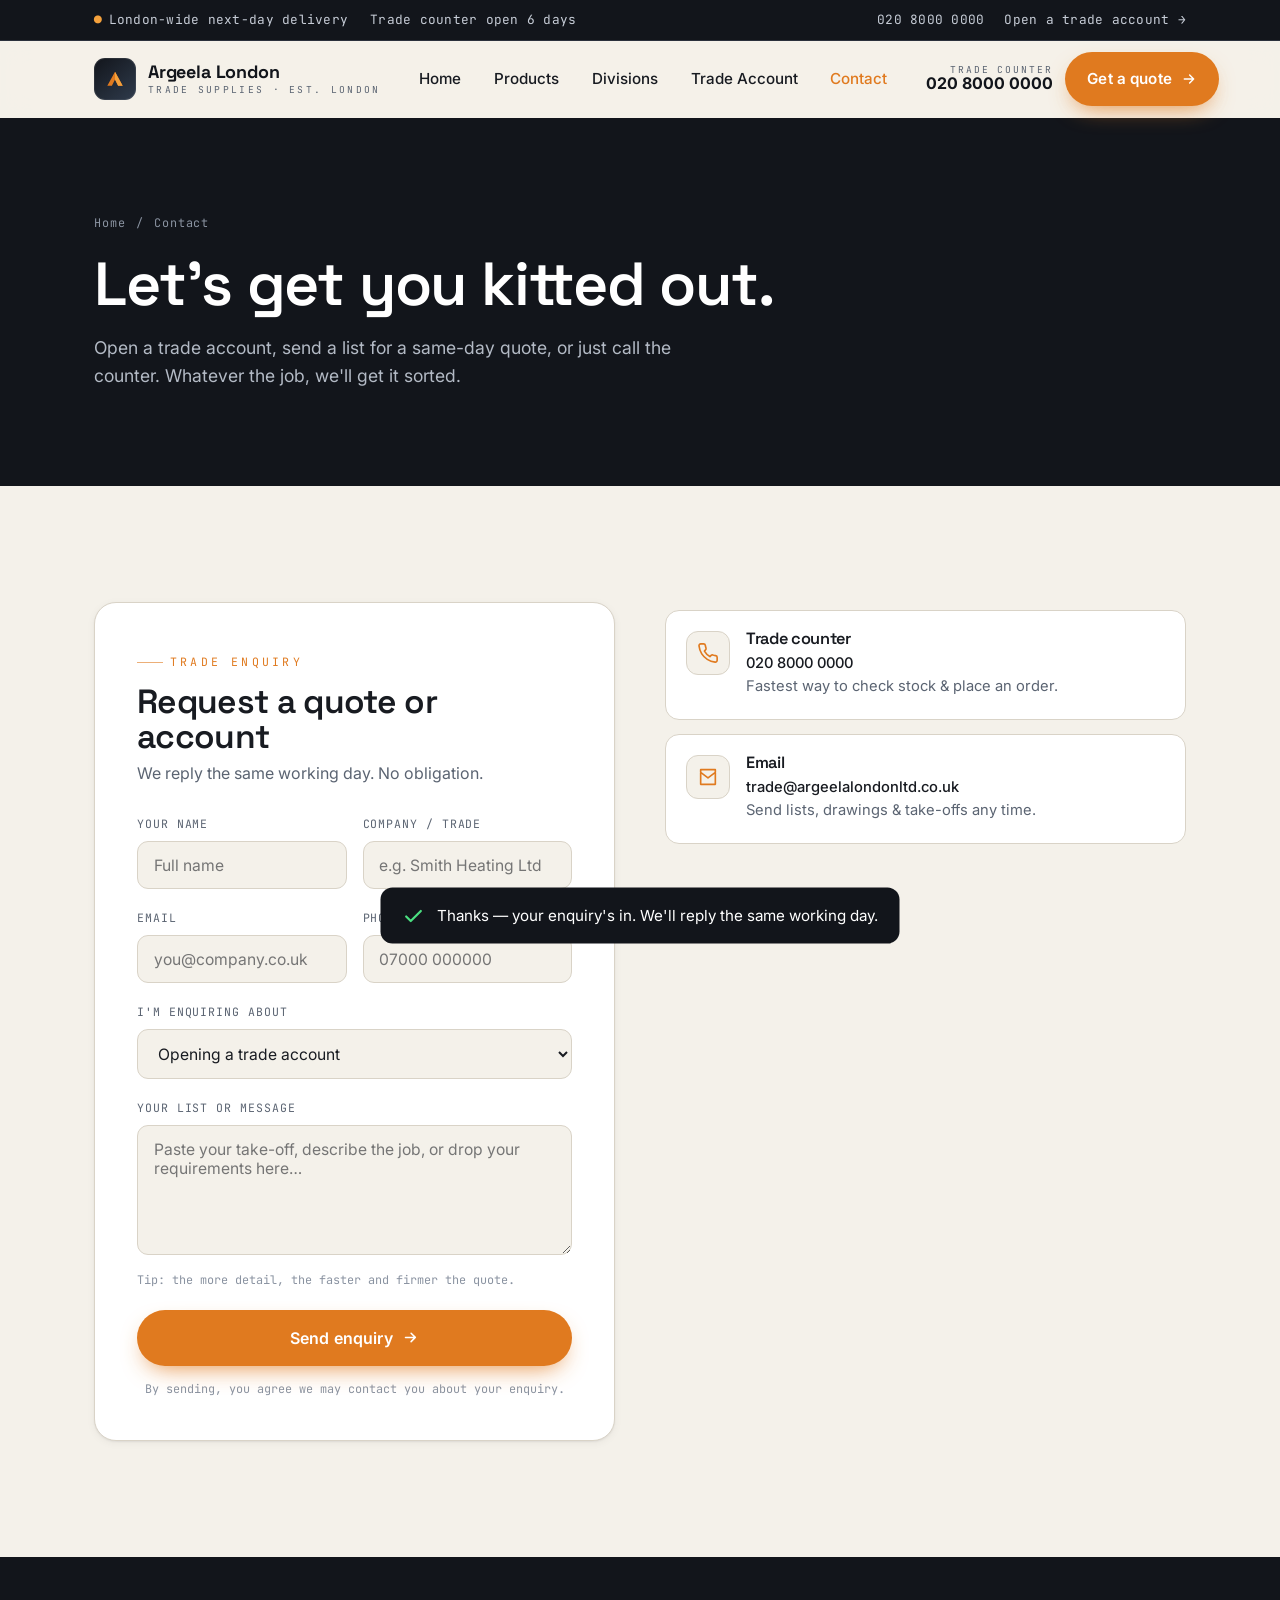
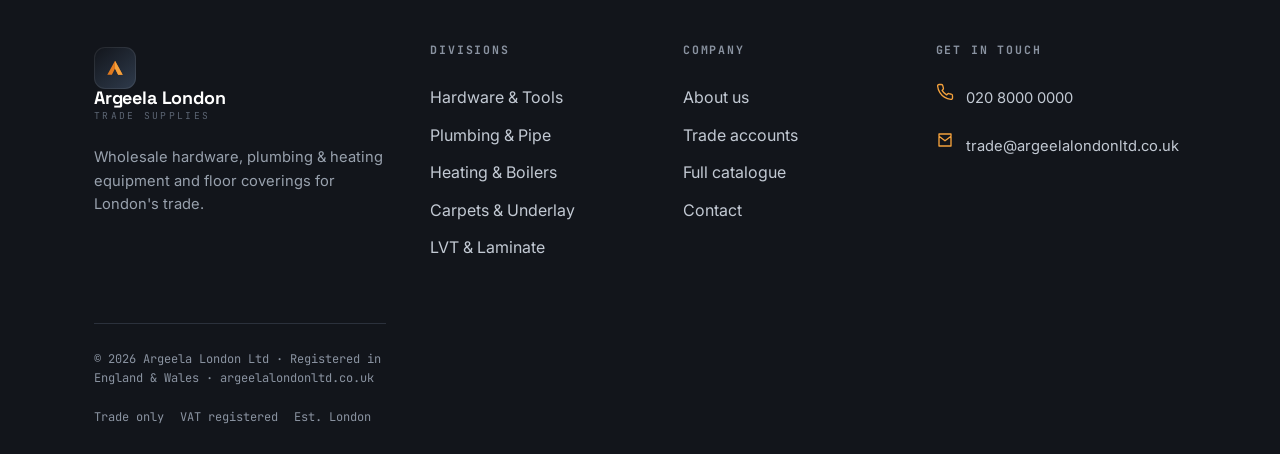
==== contact.html @ 360a09d1 "first commit Co-Authored-By: Claude Opus 4.8 <noreply@anthropic.com>" ====
<!DOCTYPE html>
<html lang="en-GB">
<head>
<script>document.documentElement.classList.add("js");</script>
<meta charset="utf-8">
<meta name="viewport" content="width=device-width, initial-scale=1">
<title>Contact &amp; Trade Accounts — Argeela London Ltd</title>
<meta name="description" content="Open a trade account, request a quote or reach the Argeela London trade counter. Next-day delivery across Greater London.">
<link rel="preconnect" href="https://fonts.googleapis.com">
<link rel="preconnect" href="https://fonts.gstatic.com" crossorigin>
<link href="https://fonts.googleapis.com/css2?family=Space+Grotesk:wght@400;500;600;700&family=Inter:wght@400;500;600&family=JetBrains+Mono:wght@400;500&display=swap" rel="stylesheet">
<link rel="stylesheet" href="assets/styles.css?v=4">
<link rel="icon" href="data:image/svg+xml,<svg xmlns='http://www.w3.org/2000/svg' viewBox='0 0 100 100'><rect width='100' height='100' rx='22' fill='%2312151b'/><path d='M50 22 78 74 62 74 50 50 38 74 22 74Z' fill='%23e07a1f'/></svg>">
</head>
<body>

<div class="topbar">
  <div class="wrap">
    <div class="tb-left">
      <span><span class="dot">●</span> London-wide next-day delivery</span>
      <span>Trade counter open 6 days</span>
    </div>
    <div class="tb-right">
      <a href="tel:+442080000000">020 8000 0000</a>
      <a href="contact.html">Open a trade account →</a>
    </div>
  </div>
</div>

<header class="site-header">
  <div class="wrap nav">
    <a class="logo" href="index.html">
      <span class="logo-mark"><svg viewBox="0 0 100 100" fill="none"><path d="M50 20 82 78 63 78 50 52 37 78 18 78Z" fill="#e07a1f"/><path d="M50 20 82 78 63 78 50 52Z" fill="#f4a13c"/></svg></span>
      <span class="logo-text"><b>Argeela London</b><span>Trade Supplies · Est. London</span></span>
    </a>
    <nav class="nav-links" aria-label="Primary">
      <a href="index.html">Home</a>
      <a href="products.html">Products</a>
      <a href="index.html#divisions">Divisions</a>
      <a href="index.html#trade">Trade Account</a>
      <a href="contact.html" class="active">Contact</a>
    </nav>
    <div class="nav-cta">
      <div class="nav-tel"><span>Trade counter</span><b>020 8000 0000</b></div>
      <a href="#form" class="btn btn-primary">Get a quote
        <svg viewBox="0 0 24 24" fill="none" stroke="currentColor" stroke-width="2.2"><path d="M5 12h14M13 6l6 6-6 6" stroke-linecap="round" stroke-linejoin="round"/></svg></a>
      <button class="menu-toggle" aria-label="Open menu"><svg viewBox="0 0 24 24" fill="none" stroke="currentColor" stroke-width="2"><path d="M4 7h16M4 12h16M4 17h16" stroke-linecap="round"/></svg></button>
    </div>
  </div>
</header>

<div class="mobile-nav">
  <div class="mn-top">
    <span class="logo-text"><b>Argeela London</b></span>
    <button class="mn-close" aria-label="Close menu"><svg viewBox="0 0 24 24" fill="none" stroke="currentColor" stroke-width="2"><path d="M6 6l12 12M18 6L6 18" stroke-linecap="round"/></svg></button>
  </div>
  <a href="index.html">Home</a>
  <a href="products.html">Products</a>
  <a href="index.html#divisions">Divisions</a>
  <a href="index.html#trade">Trade Account</a>
  <a href="contact.html">Contact</a>
  <div class="mn-foot">020 8000 0000 · trade@argeelalondonltd.co.uk</div>
</div>

<section class="page-head">
  <div class="hero-grid-bg"></div>
  <div class="hero-glow"></div>
  <div class="wrap">
    <div class="crumbs"><a href="index.html">Home</a> <span>/</span> <span>Contact</span></div>
    <h1 data-reveal>Let's get you kitted out.</h1>
    <p data-reveal data-reveal-delay="1">Open a trade account, send a list for a same-day quote, or just call the counter. Whatever the job, we'll get it sorted.</p>
  </div>
</section>

<section class="section" style="background:var(--paper)" id="form">
  <div class="wrap">
    <div class="contact-grid">

      <!-- FORM -->
      <div class="form-card" data-reveal>
        <span class="eyebrow">Trade enquiry</span>
        <h2 style="font-size:clamp(1.6rem,3vw,2.1rem);margin:14px 0 6px">Request a quote or account</h2>
        <p style="color:var(--muted);margin-bottom:28px">We reply the same working day. No obligation.</p>
        <form id="contact-form" novalidate>
          <div class="field-row">
            <div class="field">
              <label for="name">Your name</label>
              <input id="name" name="name" type="text" placeholder="Full name" required>
            </div>
            <div class="field">
              <label for="company">Company / trade</label>
              <input id="company" name="company" type="text" placeholder="e.g. Smith Heating Ltd">
            </div>
          </div>
          <div class="field-row">
            <div class="field">
              <label for="email">Email</label>
              <input id="email" name="email" type="email" placeholder="you@company.co.uk" required>
            </div>
            <div class="field">
              <label for="phone">Phone</label>
              <input id="phone" name="phone" type="tel" placeholder="07000 000000">
            </div>
          </div>
          <div class="field">
            <label for="enquiry">I'm enquiring about</label>
            <select id="enquiry" name="enquiry">
              <option>Opening a trade account</option>
              <option>Building, plumbing &amp; heating supplies</option>
              <option>Carpets &amp; floor coverings</option>
              <option>A priced quote for a project</option>
              <option>Delivery &amp; collection</option>
              <option>Something else</option>
            </select>
          </div>
          <div class="field">
            <label for="message">Your list or message</label>
            <textarea id="message" name="message" placeholder="Paste your take-off, describe the job, or drop your requirements here…"></textarea>
            <p class="form-note">Tip: the more detail, the faster and firmer the quote.</p>
          </div>
          <button type="submit" class="btn btn-primary btn-lg" style="width:100%;justify-content:center">Send enquiry
            <svg viewBox="0 0 24 24" fill="none" stroke="currentColor" stroke-width="2.2"><path d="M5 12h14M13 6l6 6-6 6" stroke-linecap="round" stroke-linejoin="round"/></svg></button>
          <p class="form-note" style="text-align:center;margin-top:14px">By sending, you agree we may contact you about your enquiry.</p>
        </form>
      </div>

      <!-- INFO -->
      <div>
        <div class="info-block">
          <div class="info-item" data-reveal>
            <span class="ii-ico"><svg viewBox="0 0 24 24" fill="none" stroke="currentColor" stroke-width="1.8"><path d="M22 16.9v3a2 2 0 0 1-2.2 2 19.8 19.8 0 0 1-8.6-3 19.5 19.5 0 0 1-6-6 19.8 19.8 0 0 1-3-8.6A2 2 0 0 1 4.1 2h3a2 2 0 0 1 2 1.7c.1 1 .4 1.9.7 2.8a2 2 0 0 1-.5 2.1L8.1 9.9a16 16 0 0 0 6 6l1.3-1.3a2 2 0 0 1 2.1-.4c.9.3 1.8.6 2.8.7a2 2 0 0 1 1.7 2z" stroke-linecap="round" stroke-linejoin="round"/></svg></span>
            <div><h4>Trade counter</h4><p><a href="tel:+442080000000">020 8000 0000</a><br>Fastest way to check stock &amp; place an order.</p></div>
          </div>
          <div class="info-item" data-reveal data-reveal-delay="1">
            <span class="ii-ico"><svg viewBox="0 0 24 24" fill="none" stroke="currentColor" stroke-width="1.8"><path d="M4 4h16v16H4zM4 7l8 6 8-6" stroke-linecap="round" stroke-linejoin="round"/></svg></span>
            <div><h4>Email</h4><p><a href="mailto:trade@argeelalondonltd.co.uk">trade@argeelalondonltd.co.uk</a><br>Send lists, drawings &amp; take-offs any time.</p></div>
          </div>
          <div class="info-item" data-reveal data-reveal-delay="2">
            <span class="ii-ico"><svg viewBox="0 0 24 24" fill="none" stroke="currentColor" stroke-width="1.8"><path d="M21 10c0 6-9 12-9 12s-9-6-9-12a9 9 0 0 1 18 0Z"/><circle cx="12" cy="10" r="3"/></svg></span>
            <div><h4>Depot &amp; collection</h4><p>Trade Counter &amp; Depot<br>London · argeelalondonltd.co.uk</p></div>
          </div>
        </div>

        <div class="hours" data-reveal data-reveal-delay="1">
          <h4>Opening hours</h4>
          <div class="h-row"><span>Monday – Friday</span><span>7:00 – 17:30</span></div>
          <div class="h-row"><span>Saturday</span><span>8:00 – 13:00</span></div>
          <div class="h-row closed"><span>Sunday</span><span>Closed</span></div>
          <div class="h-row"><span>Delivery cut-off</span><span>4:00pm for next day</span></div>
        </div>
      </div>

    </div>
  </div>
</section>

<footer class="footer">
  <div class="wrap">
    <div class="f-brand">
      <a class="logo" href="index.html">
        <span class="logo-mark"><svg viewBox="0 0 100 100" fill="none"><path d="M50 20 82 78 63 78 50 52 37 78 18 78Z" fill="#e07a1f"/><path d="M50 20 82 78 63 78 50 52Z" fill="#f4a13c"/></svg></span>
        <span class="logo-text"><b>Argeela London</b><span>Trade Supplies</span></span>
      </a>
      <p class="f-about">Wholesale hardware, plumbing &amp; heating equipment and floor coverings for London's trade.</p>
    </div>
    <div>
      <h5>Divisions</h5>
      <a href="products.html#building">Hardware &amp; Tools</a>
      <a href="products.html#building">Plumbing &amp; Pipe</a>
      <a href="products.html#building">Heating &amp; Boilers</a>
      <a href="products.html#flooring">Carpets &amp; Underlay</a>
      <a href="products.html#flooring">LVT &amp; Laminate</a>
    </div>
    <div>
      <h5>Company</h5>
      <a href="index.html#divisions">About us</a>
      <a href="index.html#trade">Trade accounts</a>
      <a href="products.html">Full catalogue</a>
      <a href="contact.html">Contact</a>
    </div>
    <div>
      <h5>Get in touch</h5>
      <div class="f-contact">
        <div><svg viewBox="0 0 24 24" fill="none" stroke="currentColor" stroke-width="1.8"><path d="M22 16.9v3a2 2 0 0 1-2.2 2 19.8 19.8 0 0 1-8.6-3 19.5 19.5 0 0 1-6-6 19.8 19.8 0 0 1-3-8.6A2 2 0 0 1 4.1 2h3a2 2 0 0 1 2 1.7c.1 1 .4 1.9.7 2.8a2 2 0 0 1-.5 2.1L8.1 9.9a16 16 0 0 0 6 6l1.3-1.3a2 2 0 0 1 2.1-.4c.9.3 1.8.6 2.8.7a2 2 0 0 1 1.7 2z" stroke-linecap="round" stroke-linejoin="round"/></svg><a href="tel:+442080000000">020 8000 0000</a></div>
        <div><svg viewBox="0 0 24 24" fill="none" stroke="currentColor" stroke-width="1.8"><path d="M4 4h16v16H4zM4 7l8 6 8-6" stroke-linecap="round" stroke-linejoin="round"/></svg><a href="mailto:trade@argeelalondonltd.co.uk">trade@argeelalondonltd.co.uk</a></div>
      </div>
    </div>
  </div>
  <div class="wrap">
    <div class="f-bottom">
      <span>© <span id="year">2026</span> Argeela London Ltd · Registered in England &amp; Wales · argeelalondonltd.co.uk</span>
      <div class="f-badges"><span>Trade only</span><span>VAT registered</span><span>Est. London</span></div>
    </div>
  </div>
</footer>

<!-- toast -->
<div class="toast" id="toast">
  <svg viewBox="0 0 24 24" fill="none" stroke="currentColor" stroke-width="2.4"><path d="M20 7 9 18l-5-5" stroke-linecap="round" stroke-linejoin="round"/></svg>
  Thanks — your enquiry's in. We'll reply the same working day.
</div>

<script src="assets/app.js?v=3"></script>
</body>
</html>
---- assets/styles.css ----
/* =================================================================
   ARGEELA LONDON LTD — Trade merchant design system
   Building supplies · Plumbing & Heating · Flooring & Interiors
   ================================================================= */

/* ---------- Design tokens ---------- */
:root{
  /* Core palette */
  --ink:#12151b;          /* near-black graphite */
  --ink-2:#1b1f27;        /* raised graphite */
  --ink-3:#262b35;        /* lines on dark */
  --paper:#f4f1ea;        /* warm paper */
  --paper-2:#ece8de;      /* deeper paper */
  --card:#ffffff;
  --steel:#2f3b4c;        /* steel blue-grey */

  /* Accents */
  --amber:#e07a1f;        /* molten copper/amber — trade */
  --amber-2:#f4a13c;      /* lifted amber */
  --amber-soft:#fbe7cf;
  --brass:#c9a24b;        /* flooring / craft warmth */
  --teal:#2f6f6a;         /* plumbing / water */

  /* Ink-on-paper text */
  --text:#181b21;
  --muted:#5b6472;
  --muted-2:#8a93a1;
  --hair:#d9d3c7;         /* hairline on paper */
  --hair-dark:#2b313c;    /* hairline on ink */

  --maxw:1220px;
  --gutter:clamp(20px,5vw,64px);
  --radius:14px;
  --radius-lg:22px;

  --shadow-sm:0 1px 2px rgba(18,21,27,.06), 0 2px 8px rgba(18,21,27,.05);
  --shadow-md:0 12px 30px -12px rgba(18,21,27,.28);
  --shadow-lg:0 40px 80px -30px rgba(18,21,27,.45);

  --ease:cubic-bezier(.2,.7,.2,1);
  --font-display:"Space Grotesk",-apple-system,BlinkMacSystemFont,"Segoe UI",sans-serif;
  --font-body:"Inter",-apple-system,BlinkMacSystemFont,"Segoe UI",sans-serif;
  --font-mono:"JetBrains Mono",ui-monospace,SFMono-Regular,Menlo,monospace;
}

/* ---------- Reset-ish ---------- */
*{box-sizing:border-box}
html{scroll-behavior:smooth;-webkit-text-size-adjust:100%}
body{
  margin:0;
  font-family:var(--font-body);
  color:var(--text);
  background:var(--paper);
  line-height:1.6;
  -webkit-font-smoothing:antialiased;
  overflow-x:hidden;
}
img{max-width:100%;display:block}
a{color:inherit;text-decoration:none}
button{font-family:inherit;cursor:pointer}
h1,h2,h3,h4{font-family:var(--font-display);font-weight:600;line-height:1.04;letter-spacing:-.02em;margin:0}
p{margin:0}
ul{margin:0;padding:0;list-style:none}
::selection{background:var(--amber);color:#fff}

/* ---------- Layout helpers ---------- */
.wrap{max-width:var(--maxw);margin:0 auto;padding-inline:var(--gutter)}
.eyebrow{
  font-family:var(--font-mono);
  font-size:.72rem;
  letter-spacing:.28em;
  text-transform:uppercase;
  color:var(--amber);
  display:inline-flex;align-items:center;gap:.6em;
}
.eyebrow::before{content:"";width:26px;height:1px;background:currentColor;opacity:.6}
.section{padding-block:clamp(64px,9vw,120px)}
.section-head{max-width:640px;margin-bottom:clamp(36px,5vw,56px)}
.section-head h2{
  font-size:clamp(2rem,4.6vw,3.3rem);
  margin-top:18px;
}
.section-head p{color:var(--muted);font-size:1.05rem;margin-top:18px}

/* ---------- Buttons ---------- */
.btn{
  display:inline-flex;align-items:center;gap:.6em;white-space:nowrap;
  padding:.9em 1.4em;border-radius:100px;
  font-weight:600;font-size:.95rem;letter-spacing:.01em;
  border:1px solid transparent;
  transition:transform .35s var(--ease),background .3s,color .3s,border-color .3s,box-shadow .3s;
  will-change:transform;
}
.btn svg{width:1.05em;height:1.05em;transition:transform .35s var(--ease)}
.btn:hover{transform:translateY(-2px)}
.btn-primary{background:var(--amber);color:#fff;box-shadow:0 10px 24px -10px rgba(224,122,31,.9)}
.btn-primary:hover{background:#cf6d15}
.btn-primary:hover svg{transform:translateX(4px)}
.btn-ghost{border-color:var(--hair);color:var(--text);background:transparent}
.btn-ghost:hover{border-color:var(--ink);background:var(--ink);color:#fff}
.btn-dark{background:var(--ink);color:#fff}
.btn-dark:hover{background:#000}
.btn-light{background:#fff;color:var(--ink)}
.btn-light:hover{background:var(--paper)}
.btn-lg{padding:1.05em 1.7em;font-size:1rem}

/* =================================================================
   HEADER / NAV
   ================================================================= */
.topbar{
  background:var(--ink);color:#c7cdd7;
  font-size:.8rem;font-family:var(--font-mono);letter-spacing:.02em;
  border-bottom:1px solid var(--hair-dark);
}
.topbar .wrap{display:flex;justify-content:space-between;align-items:center;gap:20px;min-height:40px;flex-wrap:wrap}
.topbar a{color:#c7cdd7;transition:color .2s}
.topbar a:hover{color:#fff}
.topbar .tb-left{display:flex;gap:22px;flex-wrap:wrap}
.topbar .tb-left span{display:inline-flex;align-items:center;gap:.5em}
.topbar .dot{color:var(--amber-2)}
.topbar .tb-right{display:flex;gap:20px}

.site-header{
  position:sticky;top:0;z-index:60;
  background:rgba(244,241,234,.82);
  backdrop-filter:saturate(160%) blur(14px);
  border-bottom:1px solid transparent;
  transition:background .35s,border-color .35s,box-shadow .35s;
}
.site-header.scrolled{background:rgba(244,241,234,.95);border-color:var(--hair);box-shadow:var(--shadow-sm)}
.nav{display:flex;align-items:center;justify-content:space-between;gap:24px;min-height:76px}

/* Logo */
.logo{display:flex;align-items:center;gap:12px;flex-shrink:0}
.logo-mark{
  width:42px;height:42px;border-radius:11px;flex-shrink:0;
  background:linear-gradient(140deg,var(--ink),var(--steel));
  display:grid;place-items:center;position:relative;overflow:hidden;
  box-shadow:inset 0 0 0 1px rgba(255,255,255,.08);
}
.logo-mark svg{width:24px;height:24px}
.logo-text{display:flex;flex-direction:column;line-height:1}
.logo-text b{font-family:var(--font-display);font-size:1.12rem;letter-spacing:-.01em;color:var(--ink)}
.logo-text span{font-family:var(--font-mono);font-size:.6rem;letter-spacing:.24em;text-transform:uppercase;color:var(--muted);margin-top:4px}

.nav-links{display:flex;align-items:center;gap:4px}
.nav-links a{
  padding:.6em .95em;border-radius:9px;font-weight:500;font-size:.95rem;color:var(--text);
  position:relative;transition:color .2s,background .2s;white-space:nowrap;
}
.nav-links a:hover{background:rgba(18,21,27,.05)}
.nav-links a.active{color:var(--amber)}
.nav-cta{display:flex;align-items:center;gap:12px}
.nav-tel{display:flex;flex-direction:column;text-align:right;line-height:1.1}
.nav-tel span{font-family:var(--font-mono);font-size:.6rem;letter-spacing:.2em;text-transform:uppercase;color:var(--muted)}
.nav-tel b{font-size:1rem;color:var(--ink);white-space:nowrap}
@media (max-width:1180px){.nav-tel{display:none}}
@media (max-width:1040px){.nav-links a{padding:.6em .7em;font-size:.9rem}}

.menu-toggle{display:none;background:none;border:1px solid var(--hair);border-radius:10px;width:44px;height:44px;place-items:center}
.menu-toggle svg{width:22px;height:22px}

/* Mobile nav */
.mobile-nav{
  position:fixed;inset:0;z-index:70;background:var(--ink);color:#fff;
  transform:translateX(100%);transition:transform .45s var(--ease);
  display:flex;flex-direction:column;padding:24px var(--gutter) 40px;
}
.mobile-nav.open{transform:translateX(0)}
.mobile-nav .mn-top{display:flex;justify-content:space-between;align-items:center;margin-bottom:40px}
.mobile-nav .mn-top .logo-text b{color:#fff}
.mobile-nav a{font-family:var(--font-display);font-size:2rem;padding:.35em 0;border-bottom:1px solid var(--hair-dark);letter-spacing:-.02em}
.mn-close{background:none;border:1px solid var(--hair-dark);border-radius:10px;width:46px;height:46px;color:#fff;display:grid;place-items:center}
.mn-close svg{width:24px;height:24px}
.mn-foot{margin-top:auto;padding-top:30px;font-family:var(--font-mono);font-size:.8rem;color:var(--muted-2)}

/* =================================================================
   HERO
   ================================================================= */
.hero{position:relative;background:var(--ink);color:#fff;overflow:hidden;isolation:isolate}
.hero-grid-bg{
  position:absolute;inset:0;z-index:-2;
  background-image:
    linear-gradient(rgba(255,255,255,.035) 1px,transparent 1px),
    linear-gradient(90deg,rgba(255,255,255,.035) 1px,transparent 1px);
  background-size:56px 56px;
  mask-image:radial-gradient(ellipse 90% 80% at 70% 20%,#000 30%,transparent 80%);
}
.hero-glow{
  position:absolute;z-index:-1;width:60vw;height:60vw;max-width:760px;max-height:760px;
  right:-10%;top:-20%;border-radius:50%;
  background:radial-gradient(circle,rgba(224,122,31,.32),transparent 62%);
  filter:blur(30px);
}
.hero-glow.two{left:-15%;bottom:-30%;top:auto;right:auto;
  background:radial-gradient(circle,rgba(47,111,106,.28),transparent 62%);}
.hero .wrap{position:relative;padding-block:clamp(70px,11vw,130px)}
.hero-inner{display:grid;grid-template-columns:1.1fr .9fr;gap:56px;align-items:center}

.hero-badge{
  display:inline-flex;align-items:center;gap:10px;padding:7px 14px 7px 8px;border-radius:100px;
  background:rgba(255,255,255,.05);border:1px solid var(--hair-dark);
  font-family:var(--font-mono);font-size:.72rem;letter-spacing:.06em;color:#cdd3dd;margin-bottom:26px;
}
.hero-badge .pill{background:var(--amber);color:#fff;padding:3px 9px;border-radius:100px;font-weight:700;letter-spacing:.04em}
.hero h1{
  font-size:clamp(2.6rem,6.2vw,5rem);font-weight:600;
  letter-spacing:-.03em;line-height:.98;
}
.hero h1 .stroke{
  -webkit-text-stroke:1.4px rgba(255,255,255,.7);color:transparent;
}
.hero h1 em{font-style:normal;color:var(--amber-2)}
.hero-lead{font-size:1.15rem;color:#b9c0cb;max-width:34ch;margin-top:26px}
.hero-actions{display:flex;gap:14px;margin-top:34px;flex-wrap:wrap}
.hero-trust{display:flex;gap:28px;margin-top:44px;flex-wrap:wrap}
.hero-trust .ht{display:flex;flex-direction:column}
.hero-trust .ht b{font-family:var(--font-display);font-size:1.7rem;color:#fff;letter-spacing:-.02em}
.hero-trust .ht span{font-family:var(--font-mono);font-size:.68rem;letter-spacing:.14em;text-transform:uppercase;color:var(--muted-2);margin-top:4px}

/* Hero card — trade counter ticket */
.hero-card{
  background:linear-gradient(180deg,var(--ink-2),#15181f);
  border:1px solid var(--hair-dark);border-radius:var(--radius-lg);
  padding:8px;box-shadow:var(--shadow-lg);position:relative;
}
.hero-card .hc-head{
  display:flex;justify-content:space-between;align-items:center;
  padding:14px 16px;font-family:var(--font-mono);font-size:.72rem;color:var(--muted-2);
  letter-spacing:.08em;text-transform:uppercase;
}
.hero-card .hc-head .live{display:inline-flex;align-items:center;gap:7px;color:#7fd4a0}
.hero-card .hc-head .live i{width:7px;height:7px;border-radius:50%;background:#4ade80;box-shadow:0 0 0 0 rgba(74,222,128,.7);animation:pulse 2s infinite}
@keyframes pulse{0%{box-shadow:0 0 0 0 rgba(74,222,128,.6)}70%{box-shadow:0 0 0 8px rgba(74,222,128,0)}100%{box-shadow:0 0 0 0 rgba(74,222,128,0)}}
.hc-rows{background:#0e1116;border-radius:14px;overflow:hidden}
.hc-row{display:grid;grid-template-columns:auto 1fr auto;gap:14px;align-items:center;
  padding:15px 16px;border-bottom:1px solid rgba(255,255,255,.05)}
.hc-row:last-child{border-bottom:0}
.hc-ico{width:40px;height:40px;border-radius:10px;display:grid;place-items:center;flex-shrink:0}
.hc-ico svg{width:20px;height:20px}
.hc-ico.a{background:rgba(224,122,31,.14);color:var(--amber-2)}
.hc-ico.b{background:rgba(47,111,106,.18);color:#5bb3ac}
.hc-ico.c{background:rgba(201,162,75,.16);color:var(--brass)}
.hc-row .hc-name{color:#e7eaef;font-weight:500;font-size:.95rem}
.hc-row .hc-sku{font-family:var(--font-mono);font-size:.7rem;color:var(--muted-2);margin-top:2px}
.hc-row .hc-stock{font-family:var(--font-mono);font-size:.72rem;color:#7fd4a0;text-align:right}
.hc-row .hc-stock.low{color:var(--amber-2)}
.hc-foot{display:flex;justify-content:space-between;align-items:center;padding:16px}
.hc-foot .hc-total{font-family:var(--font-mono);font-size:.75rem;color:var(--muted-2)}
.hc-foot .hc-total b{color:#fff;font-size:1.05rem}

/* Marquee of trusted trade brands */
.marquee{background:var(--ink-2);border-block:1px solid var(--hair-dark);overflow:hidden;padding:20px 0}
.marquee .wrap{display:flex;align-items:center;gap:24px}
.marquee .m-label{font-family:var(--font-mono);font-size:.7rem;letter-spacing:.16em;text-transform:uppercase;color:var(--muted-2);white-space:nowrap;flex-shrink:0}
.marquee-track{display:flex;gap:52px;animation:scroll 34s linear infinite;white-space:nowrap}
.marquee:hover .marquee-track{animation-play-state:paused}
.marquee-track span{font-family:var(--font-display);font-weight:600;font-size:1.15rem;color:#5a6270;letter-spacing:.01em;flex-shrink:0}
@keyframes scroll{to{transform:translateX(-50%)}}

/* =================================================================
   DIVISIONS (two worlds)
   ================================================================= */
.divisions{background:var(--paper)}
.div-grid{display:grid;grid-template-columns:1fr 1fr;gap:24px}
.division{
  position:relative;border-radius:var(--radius-lg);overflow:hidden;
  padding:38px;min-height:360px;display:flex;flex-direction:column;
  color:#fff;isolation:isolate;transition:transform .5s var(--ease);
}
.division:hover{transform:translateY(-6px)}
.division::after{content:"";position:absolute;inset:0;z-index:-1;transition:transform .8s var(--ease)}
.division:hover::after{transform:scale(1.05)}
.division.build::after{background:
  radial-gradient(120% 120% at 90% 0%,rgba(224,122,31,.28),transparent 55%),
  linear-gradient(160deg,#20252e,#12151b)}
.division.floor::after{background:
  radial-gradient(120% 120% at 90% 0%,rgba(201,162,75,.28),transparent 55%),
  linear-gradient(160deg,#2a2620,#161310)}
.division .d-num{font-family:var(--font-mono);font-size:.72rem;letter-spacing:.2em;color:rgba(255,255,255,.5)}
.division h3{font-size:clamp(1.6rem,2.6vw,2.2rem);margin-top:auto}
.division p{color:rgba(255,255,255,.72);margin-top:12px;max-width:42ch}
.division .d-tags{display:flex;flex-wrap:wrap;gap:8px;margin-top:22px}
.division .d-tags span{font-family:var(--font-mono);font-size:.72rem;padding:5px 11px;border-radius:100px;
  background:rgba(255,255,255,.08);border:1px solid rgba(255,255,255,.12);color:#e8ebef}
.division .d-link{display:inline-flex;align-items:center;gap:8px;margin-top:26px;font-weight:600;color:#fff}
.division .d-link svg{width:1.1em;height:1.1em;transition:transform .35s var(--ease)}
.division:hover .d-link svg{transform:translateX(5px)}
.division .d-watermark{position:absolute;top:30px;right:34px;opacity:.14}
.division .d-watermark svg{width:64px;height:64px}

/* =================================================================
   CATEGORIES
   ================================================================= */
.cats{background:var(--card);border-block:1px solid var(--hair)}
.cat-top{display:flex;justify-content:space-between;align-items:flex-end;gap:24px;flex-wrap:wrap;margin-bottom:44px}
.cat-grid{display:grid;grid-template-columns:repeat(4,1fr);gap:1px;background:var(--hair);border:1px solid var(--hair);border-radius:var(--radius);overflow:hidden}
.cat{background:var(--card);padding:30px 26px;position:relative;transition:background .3s;overflow:hidden}
.cat::before{content:"";position:absolute;left:0;top:0;height:3px;width:0;background:var(--amber);transition:width .4s var(--ease)}
.cat:hover{background:#fbfaf7}
.cat:hover::before{width:100%}
.cat-ico{width:52px;height:52px;border-radius:13px;background:var(--paper);border:1px solid var(--hair);display:grid;place-items:center;color:var(--steel);margin-bottom:20px;transition:transform .4s var(--ease),color .3s,background .3s}
.cat-ico svg{width:26px;height:26px}
.cat:hover .cat-ico{transform:translateY(-3px) rotate(-4deg);color:var(--amber);background:var(--amber-soft)}
.cat h3{font-size:1.15rem;letter-spacing:-.01em}
.cat p{color:var(--muted);font-size:.9rem;margin-top:8px}
.cat .cat-count{font-family:var(--font-mono);font-size:.72rem;color:var(--muted-2);margin-top:18px;display:flex;align-items:center;gap:7px}
.cat .cat-count::before{content:"";width:6px;height:6px;border-radius:2px;background:var(--amber)}

/* =================================================================
   STATS strip
   ================================================================= */
.stats{background:var(--ink);color:#fff;position:relative;overflow:hidden}
.stats .hero-grid-bg{mask-image:radial-gradient(ellipse 100% 100% at 50% 50%,#000,transparent 75%)}
.stats-grid{display:grid;grid-template-columns:repeat(4,1fr);gap:20px;position:relative}
.stat{padding:20px 24px;border-left:1px solid var(--hair-dark)}
.stat:first-child{border-left:0}
.stat b{font-family:var(--font-display);font-size:clamp(2.4rem,5vw,3.4rem);display:block;letter-spacing:-.03em;line-height:1}
.stat b em{font-style:normal;color:var(--amber-2)}
.stat span{font-family:var(--font-mono);font-size:.74rem;letter-spacing:.12em;text-transform:uppercase;color:var(--muted-2);margin-top:12px;display:block}

/* =================================================================
   TRADE ACCOUNT / value props
   ================================================================= */
.value{background:var(--paper)}
.value-grid{display:grid;grid-template-columns:1.05fr .95fr;gap:60px;align-items:center}
.value-list{display:grid;gap:8px;margin-top:34px}
.vitem{display:grid;grid-template-columns:auto 1fr;gap:18px;padding:20px;background:var(--card);border:1px solid var(--hair);border-radius:var(--radius);transition:transform .35s var(--ease),box-shadow .35s,border-color .35s}
.vitem:hover{transform:translateX(6px);box-shadow:var(--shadow-md);border-color:transparent}
.vitem .v-ico{width:46px;height:46px;border-radius:12px;background:var(--ink);color:var(--amber-2);display:grid;place-items:center}
.vitem .v-ico svg{width:22px;height:22px}
.vitem h4{font-size:1.08rem}
.vitem p{color:var(--muted);font-size:.92rem;margin-top:5px}

/* Trade account panel */
.trade-panel{
  background:linear-gradient(165deg,var(--ink-2),var(--ink));
  border:1px solid var(--hair-dark);border-radius:var(--radius-lg);
  padding:40px;color:#fff;box-shadow:var(--shadow-lg);position:relative;overflow:hidden;
}
.trade-panel .tp-glow{position:absolute;right:-20%;top:-30%;width:70%;height:70%;
  background:radial-gradient(circle,rgba(224,122,31,.3),transparent 60%);filter:blur(20px)}
.trade-panel .eyebrow{color:var(--amber-2)}
.trade-panel h3{font-size:1.9rem;margin-top:16px;position:relative}
.trade-panel .tp-perks{display:grid;gap:14px;margin:26px 0 30px}
.trade-panel .tp-perks li{display:flex;gap:12px;align-items:flex-start;color:#c9cfd9;font-size:.95rem}
.trade-panel .tp-perks svg{width:20px;height:20px;color:#4ade80;flex-shrink:0;margin-top:2px}
.trade-panel .tp-note{font-family:var(--font-mono);font-size:.74rem;color:var(--muted-2);margin-top:18px;text-align:center}

/* =================================================================
   MATERIAL SWATCHES (flooring)
   ================================================================= */
.swatches{background:var(--card);border-top:1px solid var(--hair)}
.swatch-grid{display:grid;grid-template-columns:repeat(6,1fr);gap:16px}
.swatch{border-radius:var(--radius);overflow:hidden;aspect-ratio:3/4;position:relative;border:1px solid var(--hair);transition:transform .4s var(--ease),box-shadow .4s;cursor:pointer}
.swatch:hover{transform:translateY(-6px) scale(1.02);box-shadow:var(--shadow-md);z-index:2}
.swatch .sw-tex{position:absolute;inset:0}
.swatch .sw-label{position:absolute;left:0;right:0;bottom:0;padding:12px;
  background:linear-gradient(transparent,rgba(0,0,0,.62));color:#fff}
.swatch .sw-label b{font-size:.9rem;display:block}
.swatch .sw-label span{font-family:var(--font-mono);font-size:.66rem;color:rgba(255,255,255,.75);letter-spacing:.06em}

/* =================================================================
   PROCESS / how we work
   ================================================================= */
.process{background:var(--paper-2)}
.steps{display:grid;grid-template-columns:repeat(4,1fr);gap:22px;counter-reset:step}
.step{position:relative;padding-top:30px}
.step::before{counter-increment:step;content:"0" counter(step);
  font-family:var(--font-mono);font-size:.8rem;color:var(--amber);letter-spacing:.1em;
  position:absolute;top:0;left:0}
.step .step-bar{height:3px;background:var(--hair);border-radius:3px;margin-bottom:22px;overflow:hidden;position:relative}
.step .step-bar::after{content:"";position:absolute;inset:0;background:var(--amber);transform:translateX(-101%);transition:transform .8s var(--ease)}
.step.in .step-bar::after{transform:translateX(0)}
.step h4{font-size:1.15rem}
.step p{color:var(--muted);font-size:.92rem;margin-top:8px}

/* =================================================================
   TESTIMONIALS
   ================================================================= */
.testi{background:var(--ink);color:#fff;position:relative;overflow:hidden}
.testi-grid{display:grid;grid-template-columns:repeat(3,1fr);gap:22px}
.quote{background:var(--ink-2);border:1px solid var(--hair-dark);border-radius:var(--radius);padding:30px;display:flex;flex-direction:column;transition:transform .4s var(--ease),border-color .4s}
.quote:hover{transform:translateY(-6px);border-color:rgba(224,122,31,.4)}
.quote .stars{display:flex;gap:3px;color:var(--amber-2);margin-bottom:18px}
.quote .stars svg{width:16px;height:16px}
.quote p{color:#d5dae2;font-size:1rem;line-height:1.65;flex-grow:1}
.quote .q-by{display:flex;align-items:center;gap:12px;margin-top:24px;padding-top:22px;border-top:1px solid var(--hair-dark)}
.quote .q-av{width:42px;height:42px;border-radius:11px;background:linear-gradient(140deg,var(--steel),var(--ink-3));display:grid;place-items:center;font-family:var(--font-display);font-weight:600;color:#fff;font-size:1rem}
.quote .q-by b{display:block;font-size:.92rem}
.quote .q-by span{font-family:var(--font-mono);font-size:.72rem;color:var(--muted-2)}

/* =================================================================
   CTA band
   ================================================================= */
.cta{background:var(--amber);color:#fff;position:relative;overflow:hidden}
.cta::before{content:"";position:absolute;inset:0;
  background-image:linear-gradient(rgba(255,255,255,.08) 1px,transparent 1px),linear-gradient(90deg,rgba(255,255,255,.08) 1px,transparent 1px);
  background-size:44px 44px;mask-image:radial-gradient(ellipse 80% 100% at 50% 0%,#000,transparent 70%)}
.cta .wrap{position:relative;display:flex;justify-content:space-between;align-items:center;gap:40px;flex-wrap:wrap}
.cta h2{font-size:clamp(1.9rem,4vw,3rem);color:#fff;max-width:16ch}
.cta p{color:rgba(255,255,255,.85);margin-top:14px;max-width:40ch}
.cta-actions{display:flex;gap:14px;flex-wrap:wrap}

/* =================================================================
   FOOTER
   ================================================================= */
.footer{background:var(--ink);color:#a4acb8;padding-top:clamp(56px,8vw,84px)}
.footer .wrap{display:grid;grid-template-columns:1.4fr 1fr 1fr 1.2fr;gap:44px}
.footer h5{font-family:var(--font-mono);font-size:.72rem;letter-spacing:.16em;text-transform:uppercase;color:var(--muted-2);margin:0 0 20px}
.footer a{display:block;padding:6px 0;color:#c2c9d3;transition:color .2s,transform .2s}
.footer a:hover{color:#fff;transform:translateX(4px)}
.footer .f-brand .logo-text b{color:#fff}
.footer .f-about{margin-top:20px;font-size:.92rem;max-width:34ch;color:#98a1ad}
.footer .f-contact{margin-top:22px;display:grid;gap:12px;font-size:.92rem}
.footer .f-contact div{display:flex;gap:12px;align-items:flex-start}
.footer .f-contact svg{width:18px;height:18px;color:var(--amber-2);flex-shrink:0;margin-top:2px}
.f-bottom{border-top:1px solid var(--hair-dark);margin-top:56px;padding:26px 0;
  display:flex;justify-content:space-between;gap:20px;flex-wrap:wrap;
  font-family:var(--font-mono);font-size:.75rem;color:var(--muted-2)}
.f-bottom .f-badges{display:flex;gap:16px;flex-wrap:wrap}

/* =================================================================
   PAGE HEADER (interior pages)
   ================================================================= */
.page-head{background:var(--ink);color:#fff;position:relative;overflow:hidden;padding-block:clamp(56px,8vw,96px)}
.page-head .crumbs{font-family:var(--font-mono);font-size:.74rem;letter-spacing:.08em;color:var(--muted-2);display:flex;gap:10px;align-items:center;margin-bottom:20px}
.page-head .crumbs a:hover{color:var(--amber-2)}
.page-head h1{font-size:clamp(2.2rem,5.4vw,3.8rem)}
.page-head p{color:#b3bac5;max-width:56ch;margin-top:18px;font-size:1.1rem}

/* Product/catalogue grid */
.prod-grid{display:grid;grid-template-columns:repeat(3,1fr);gap:22px}
.prod{background:var(--card);border:1px solid var(--hair);border-radius:var(--radius);overflow:hidden;transition:transform .4s var(--ease),box-shadow .4s,border-color .4s;display:flex;flex-direction:column}
.prod:hover{transform:translateY(-6px);box-shadow:var(--shadow-md);border-color:transparent}
.prod .p-vis{aspect-ratio:16/10;position:relative;overflow:hidden;background:var(--paper-2)}
.prod .p-vis .p-tex{position:absolute;inset:0;transition:transform .6s var(--ease)}
.prod:hover .p-vis .p-tex{transform:scale(1.06)}
.prod .p-cat{position:absolute;top:12px;left:12px;font-family:var(--font-mono);font-size:.68rem;letter-spacing:.06em;
  background:rgba(18,21,27,.82);color:#fff;padding:5px 10px;border-radius:100px}
.prod .p-body{padding:22px;display:flex;flex-direction:column;flex-grow:1}
.prod h3{font-size:1.15rem}
.prod .p-desc{color:var(--muted);font-size:.9rem;margin-top:8px;flex-grow:1}
.prod .p-meta{display:flex;justify-content:space-between;align-items:center;margin-top:20px;padding-top:18px;border-top:1px solid var(--hair)}
.prod .p-sku{font-family:var(--font-mono);font-size:.72rem;color:var(--muted-2)}
.prod .p-cta{font-weight:600;color:var(--amber);display:inline-flex;align-items:center;gap:6px;font-size:.9rem}
.prod .p-cta svg{width:1em;height:1em;transition:transform .3s var(--ease)}
.prod:hover .p-cta svg{transform:translateX(4px)}

/* Filter chips */
.filters{display:flex;gap:10px;flex-wrap:wrap;margin-bottom:34px}
.chip{font-family:var(--font-mono);font-size:.8rem;letter-spacing:.02em;padding:.6em 1.1em;border-radius:100px;
  border:1px solid var(--hair);background:var(--card);color:var(--muted);transition:all .25s}
.chip:hover{border-color:var(--ink);color:var(--ink)}
.chip.active{background:var(--ink);color:#fff;border-color:var(--ink)}

/* Contact */
.contact-grid{display:grid;grid-template-columns:1fr 1fr;gap:50px;align-items:start}
.form-card{background:var(--card);border:1px solid var(--hair);border-radius:var(--radius-lg);padding:clamp(26px,4vw,42px);box-shadow:var(--shadow-sm)}
.field{margin-bottom:20px}
.field label{display:block;font-family:var(--font-mono);font-size:.72rem;letter-spacing:.08em;text-transform:uppercase;color:var(--muted);margin-bottom:8px}
.field input,.field select,.field textarea{
  width:100%;padding:.85em 1em;border:1px solid var(--hair);border-radius:11px;background:var(--paper);
  font-family:inherit;font-size:.98rem;color:var(--text);transition:border-color .25s,box-shadow .25s,background .25s}
.field input:focus,.field select:focus,.field textarea:focus{outline:none;border-color:var(--amber);background:#fff;box-shadow:0 0 0 4px rgba(224,122,31,.12)}
.field textarea{resize:vertical;min-height:130px}
.field-row{display:grid;grid-template-columns:1fr 1fr;gap:16px}
.form-note{font-family:var(--font-mono);font-size:.74rem;color:var(--muted-2);margin-top:8px}
.info-block{display:grid;gap:14px;margin-top:8px}
.info-item{display:flex;gap:16px;padding:20px;background:var(--card);border:1px solid var(--hair);border-radius:var(--radius);align-items:flex-start}
.info-item .ii-ico{width:44px;height:44px;border-radius:12px;background:var(--paper);border:1px solid var(--hair);display:grid;place-items:center;color:var(--amber);flex-shrink:0}
.info-item .ii-ico svg{width:22px;height:22px}
.info-item h4{font-size:1.02rem}
.info-item p{color:var(--muted);font-size:.92rem;margin-top:4px}
.info-item a{color:var(--text);font-weight:500}
.info-item a:hover{color:var(--amber)}
.hours{margin-top:18px;background:var(--ink);color:#fff;border-radius:var(--radius);padding:24px}
.hours h4{font-size:1.05rem;margin-bottom:14px}
.hours .h-row{display:flex;justify-content:space-between;padding:8px 0;border-bottom:1px solid var(--hair-dark);font-size:.92rem}
.hours .h-row:last-child{border-bottom:0}
.hours .h-row span:first-child{color:#c2c9d3}
.hours .h-row span:last-child{font-family:var(--font-mono);font-size:.85rem;color:#fff}
.hours .h-row.closed span:last-child{color:var(--muted-2)}

/* toast */
.toast{position:fixed;bottom:24px;left:50%;transform:translateX(-50%) translateY(120%);z-index:90;
  background:var(--ink);color:#fff;padding:16px 22px;border-radius:12px;box-shadow:var(--shadow-lg);
  display:flex;align-items:center;gap:12px;font-size:.95rem;transition:transform .5s var(--ease);max-width:90vw}
.toast.show{transform:translateX(-50%) translateY(0)}
.toast svg{width:22px;height:22px;color:#4ade80;flex-shrink:0}

/* =================================================================
   Scroll reveal
   ================================================================= */
.js [data-reveal]{opacity:0;transform:translateY(26px);transition:opacity .8s var(--ease),transform .8s var(--ease)}
.js [data-reveal].in{opacity:1;transform:none}
[data-reveal-delay="1"]{transition-delay:.08s}
[data-reveal-delay="2"]{transition-delay:.16s}
[data-reveal-delay="3"]{transition-delay:.24s}
[data-reveal-delay="4"]{transition-delay:.32s}
@media (prefers-reduced-motion:reduce){
  *{animation-duration:.001ms!important;transition-duration:.001ms!important}
  [data-reveal]{opacity:1;transform:none}
}

/* =================================================================
   RESPONSIVE
   ================================================================= */
@media (max-width:1080px){
  .footer .wrap{grid-template-columns:1fr 1fr}
  .cat-grid{grid-template-columns:repeat(2,1fr)}
  .swatch-grid{grid-template-columns:repeat(3,1fr)}
  .prod-grid{grid-template-columns:repeat(2,1fr)}
}
@media (max-width:900px){
  .hero-inner{grid-template-columns:1fr;gap:44px}
  .hero-card{max-width:460px}
  .div-grid{grid-template-columns:1fr}
  .value-grid{grid-template-columns:1fr;gap:40px}
  .stats-grid{grid-template-columns:repeat(2,1fr);gap:0}
  .stat{border-left:0;border-top:1px solid var(--hair-dark);padding:24px 0}
  .stat:first-child,.stat:nth-child(2){border-top:0}
  .steps{grid-template-columns:repeat(2,1fr);gap:34px}
  .testi-grid{grid-template-columns:1fr}
  .contact-grid{grid-template-columns:1fr;gap:34px}
  .nav-links,.nav-tel{display:none}
  .menu-toggle{display:grid}
}
@media (max-width:560px){
  .topbar .tb-right{display:none}
  .cat-grid{grid-template-columns:1fr}
  .swatch-grid{grid-template-columns:repeat(2,1fr)}
  .prod-grid{grid-template-columns:1fr}
  .footer .wrap{grid-template-columns:1fr}
  .field-row{grid-template-columns:1fr}
  .stats-grid{grid-template-columns:1fr}
  .stat:nth-child(2){border-top:1px solid var(--hair-dark)}
  .hero-trust{gap:20px}
}
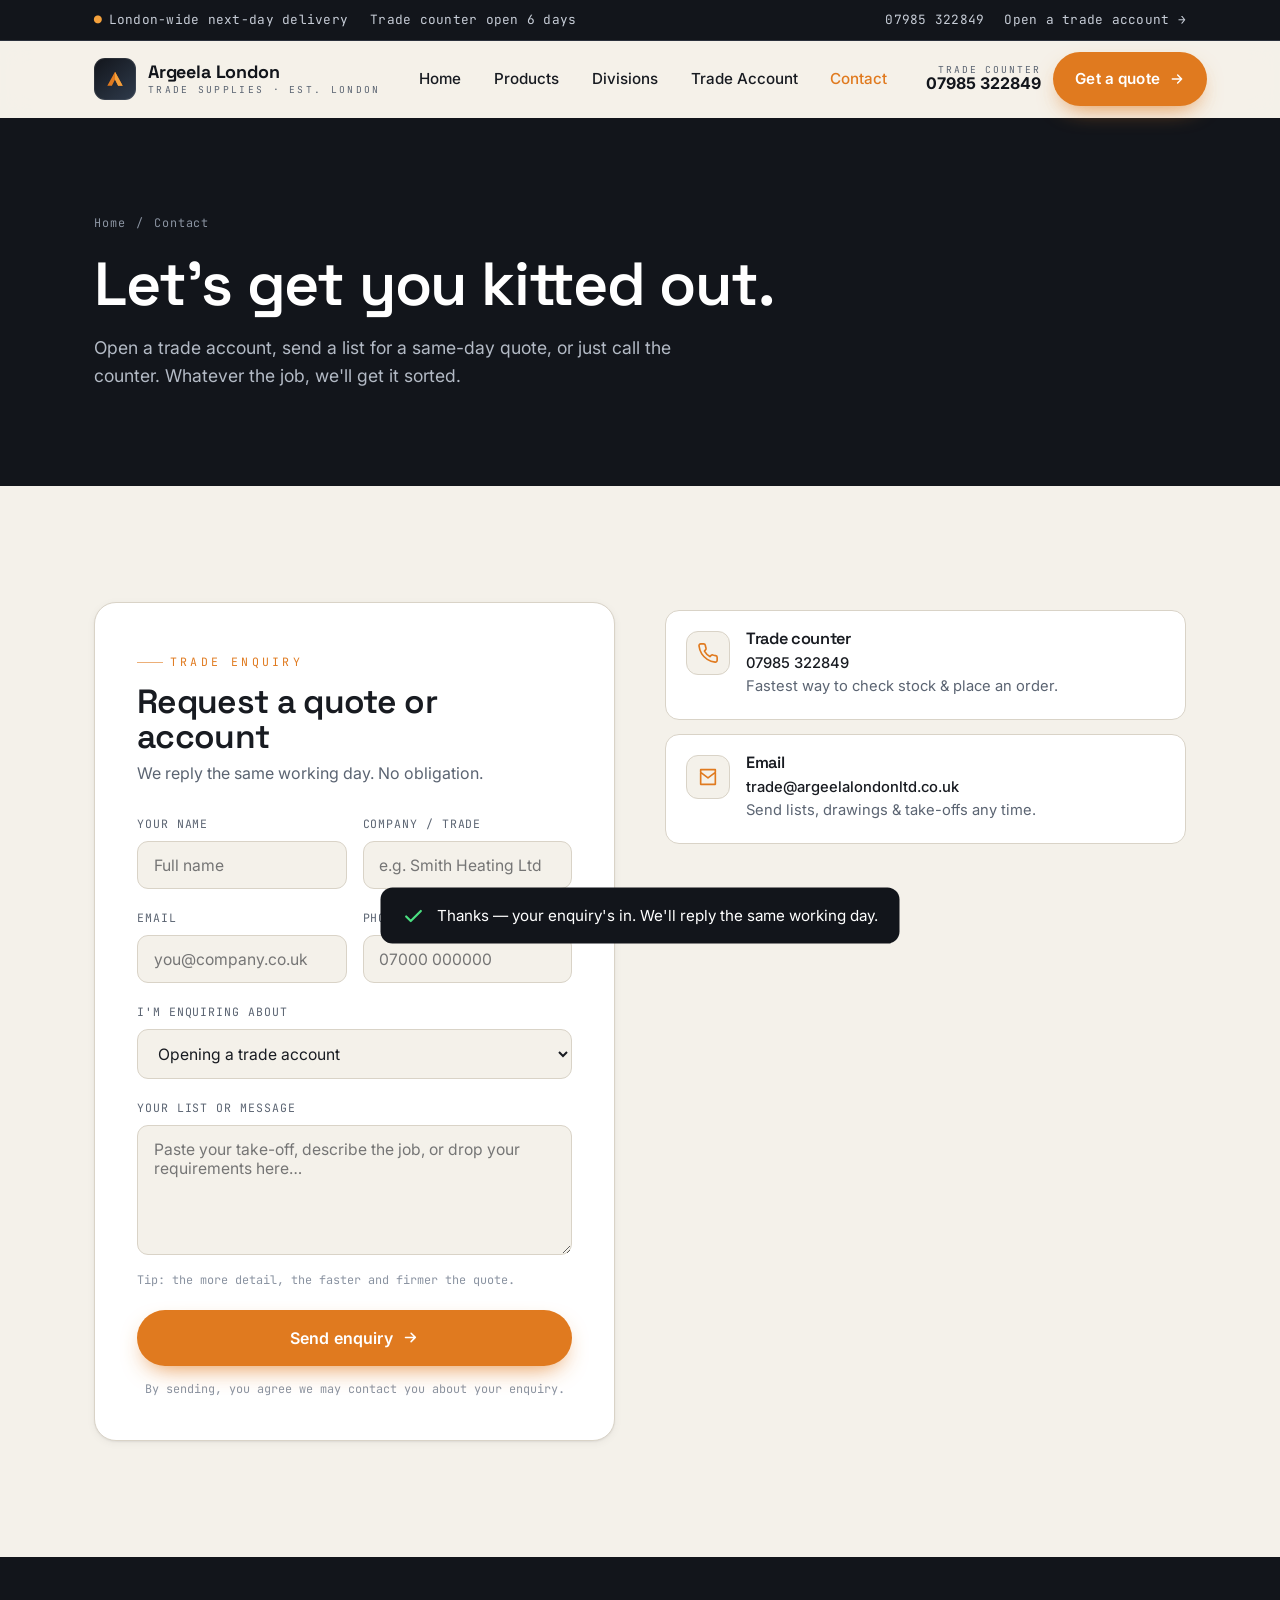
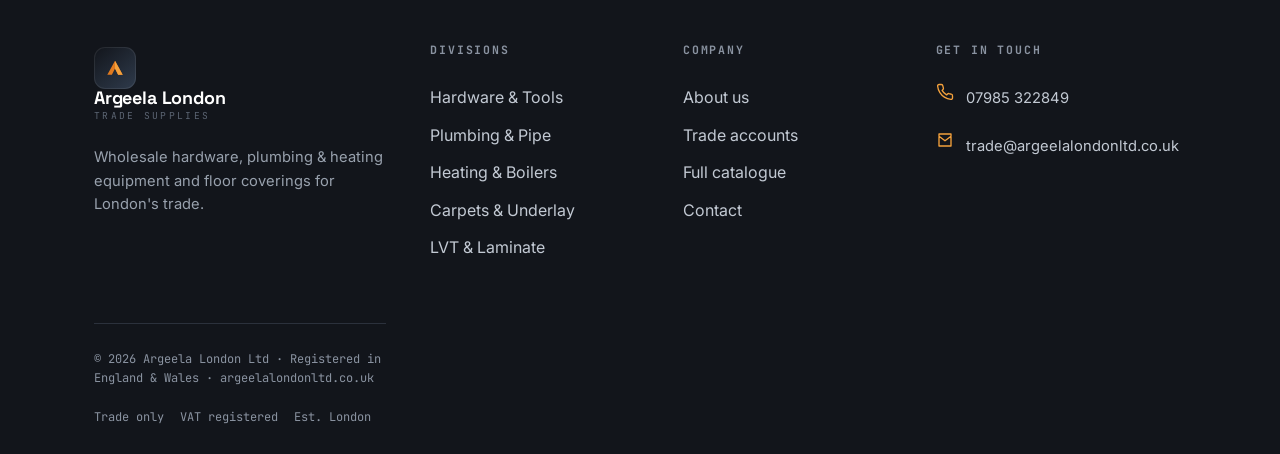
==== commit ff250f2f: "Update contact number to 07985 322849 Co-Authored-By: Claude Opus 4.8 <noreply@anthropic.com>" ====
--- a/contact.html
+++ b/contact.html
@@ -21,7 +21,7 @@
       <span>Trade counter open 6 days</span>
     </div>
     <div class="tb-right">
-      <a href="tel:+442080000000">020 8000 0000</a>
+      <a href="tel:+447985322849">07985 322849</a>
       <a href="contact.html">Open a trade account →</a>
     </div>
   </div>
@@ -41,7 +41,7 @@
       <a href="contact.html" class="active">Contact</a>
     </nav>
     <div class="nav-cta">
-      <div class="nav-tel"><span>Trade counter</span><b>020 8000 0000</b></div>
+      <div class="nav-tel"><span>Trade counter</span><b>07985 322849</b></div>
       <a href="#form" class="btn btn-primary">Get a quote
         <svg viewBox="0 0 24 24" fill="none" stroke="currentColor" stroke-width="2.2"><path d="M5 12h14M13 6l6 6-6 6" stroke-linecap="round" stroke-linejoin="round"/></svg></a>
       <button class="menu-toggle" aria-label="Open menu"><svg viewBox="0 0 24 24" fill="none" stroke="currentColor" stroke-width="2"><path d="M4 7h16M4 12h16M4 17h16" stroke-linecap="round"/></svg></button>
@@ -59,7 +59,7 @@
   <a href="index.html#divisions">Divisions</a>
   <a href="index.html#trade">Trade Account</a>
   <a href="contact.html">Contact</a>
-  <div class="mn-foot">020 8000 0000 · trade@argeelalondonltd.co.uk</div>
+  <div class="mn-foot">07985 322849 · trade@argeelalondonltd.co.uk</div>
 </div>
 
 <section class="page-head">
@@ -129,7 +129,7 @@
         <div class="info-block">
           <div class="info-item" data-reveal>
             <span class="ii-ico"><svg viewBox="0 0 24 24" fill="none" stroke="currentColor" stroke-width="1.8"><path d="M22 16.9v3a2 2 0 0 1-2.2 2 19.8 19.8 0 0 1-8.6-3 19.5 19.5 0 0 1-6-6 19.8 19.8 0 0 1-3-8.6A2 2 0 0 1 4.1 2h3a2 2 0 0 1 2 1.7c.1 1 .4 1.9.7 2.8a2 2 0 0 1-.5 2.1L8.1 9.9a16 16 0 0 0 6 6l1.3-1.3a2 2 0 0 1 2.1-.4c.9.3 1.8.6 2.8.7a2 2 0 0 1 1.7 2z" stroke-linecap="round" stroke-linejoin="round"/></svg></span>
-            <div><h4>Trade counter</h4><p><a href="tel:+442080000000">020 8000 0000</a><br>Fastest way to check stock &amp; place an order.</p></div>
+            <div><h4>Trade counter</h4><p><a href="tel:+447985322849">07985 322849</a><br>Fastest way to check stock &amp; place an order.</p></div>
           </div>
           <div class="info-item" data-reveal data-reveal-delay="1">
             <span class="ii-ico"><svg viewBox="0 0 24 24" fill="none" stroke="currentColor" stroke-width="1.8"><path d="M4 4h16v16H4zM4 7l8 6 8-6" stroke-linecap="round" stroke-linejoin="round"/></svg></span>
@@ -181,7 +181,7 @@
     <div>
       <h5>Get in touch</h5>
       <div class="f-contact">
-        <div><svg viewBox="0 0 24 24" fill="none" stroke="currentColor" stroke-width="1.8"><path d="M22 16.9v3a2 2 0 0 1-2.2 2 19.8 19.8 0 0 1-8.6-3 19.5 19.5 0 0 1-6-6 19.8 19.8 0 0 1-3-8.6A2 2 0 0 1 4.1 2h3a2 2 0 0 1 2 1.7c.1 1 .4 1.9.7 2.8a2 2 0 0 1-.5 2.1L8.1 9.9a16 16 0 0 0 6 6l1.3-1.3a2 2 0 0 1 2.1-.4c.9.3 1.8.6 2.8.7a2 2 0 0 1 1.7 2z" stroke-linecap="round" stroke-linejoin="round"/></svg><a href="tel:+442080000000">020 8000 0000</a></div>
+        <div><svg viewBox="0 0 24 24" fill="none" stroke="currentColor" stroke-width="1.8"><path d="M22 16.9v3a2 2 0 0 1-2.2 2 19.8 19.8 0 0 1-8.6-3 19.5 19.5 0 0 1-6-6 19.8 19.8 0 0 1-3-8.6A2 2 0 0 1 4.1 2h3a2 2 0 0 1 2 1.7c.1 1 .4 1.9.7 2.8a2 2 0 0 1-.5 2.1L8.1 9.9a16 16 0 0 0 6 6l1.3-1.3a2 2 0 0 1 2.1-.4c.9.3 1.8.6 2.8.7a2 2 0 0 1 1.7 2z" stroke-linecap="round" stroke-linejoin="round"/></svg><a href="tel:+447985322849">07985 322849</a></div>
         <div><svg viewBox="0 0 24 24" fill="none" stroke="currentColor" stroke-width="1.8"><path d="M4 4h16v16H4zM4 7l8 6 8-6" stroke-linecap="round" stroke-linejoin="round"/></svg><a href="mailto:trade@argeelalondonltd.co.uk">trade@argeelalondonltd.co.uk</a></div>
       </div>
     </div>
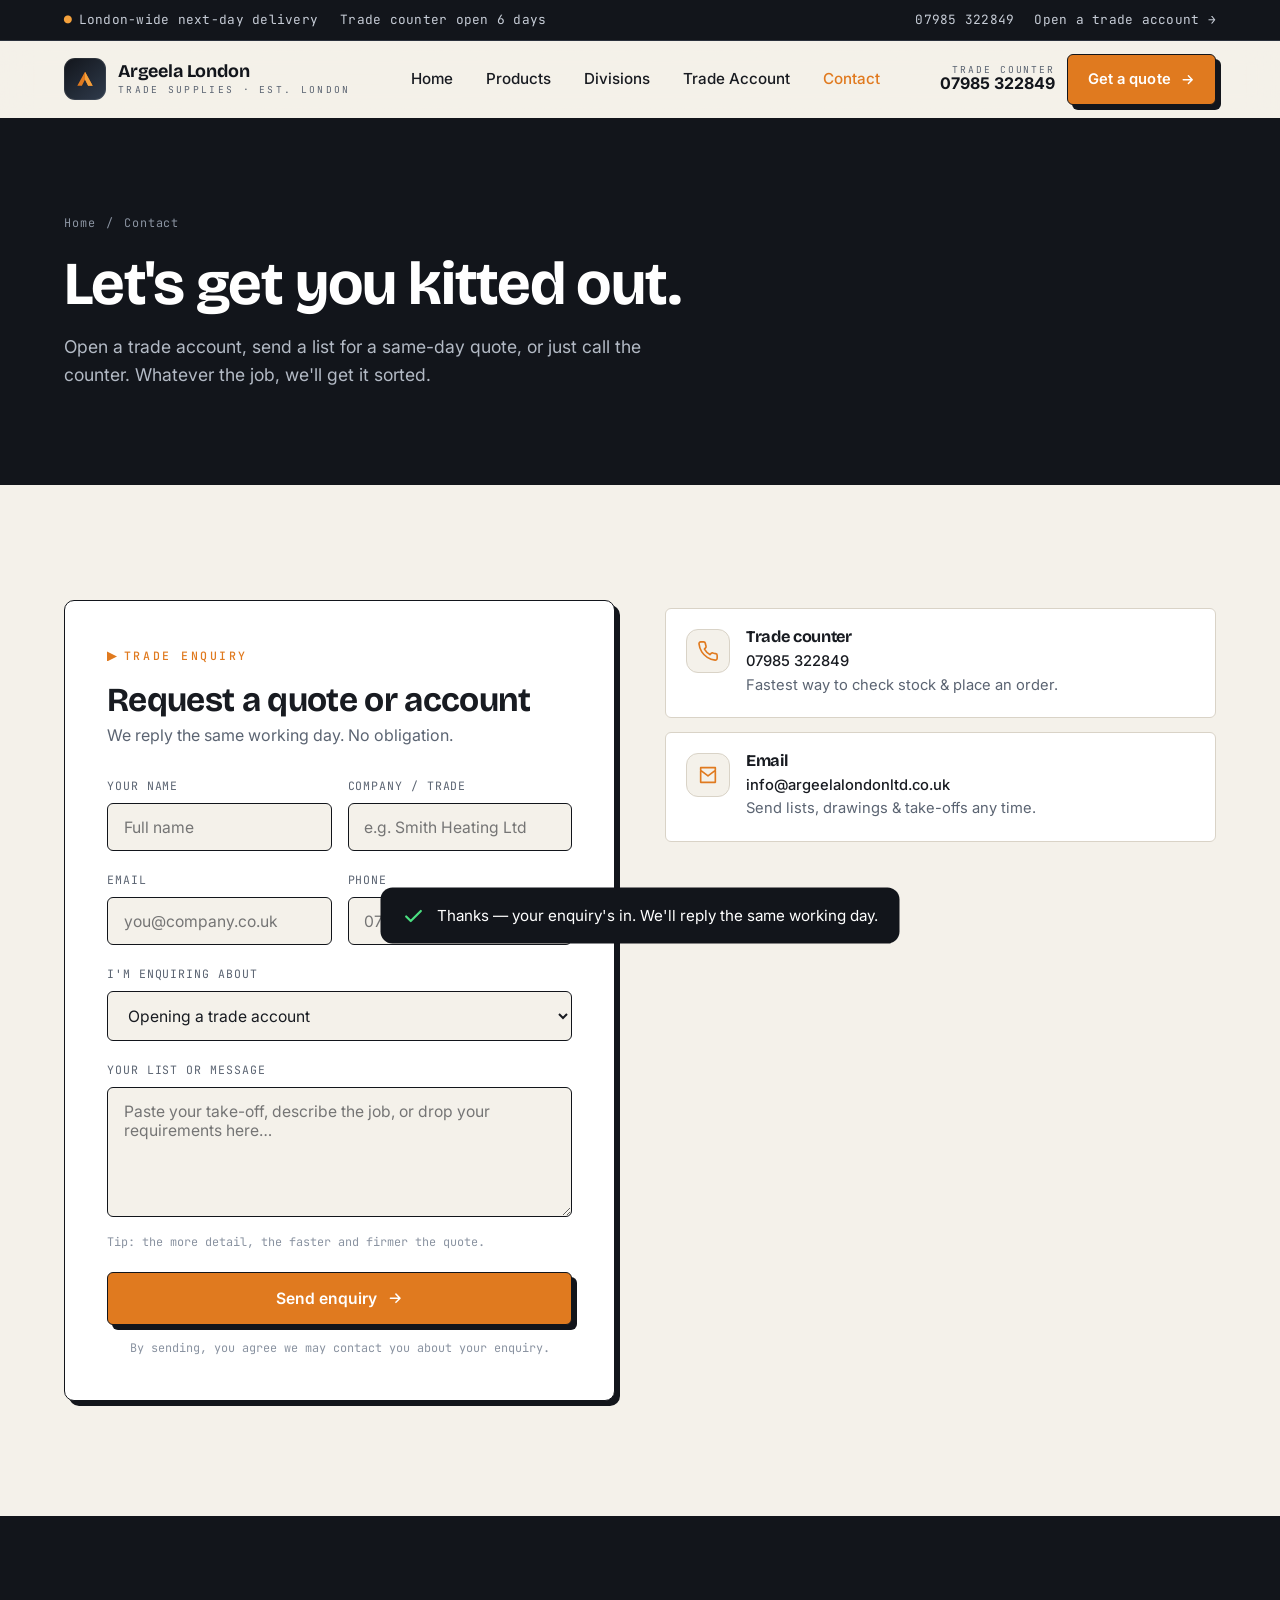
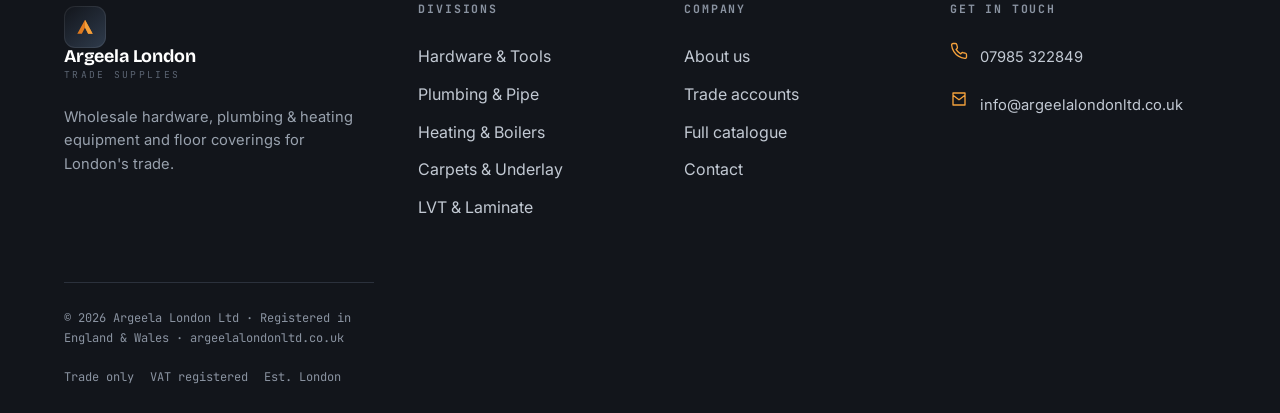
==== commit f07cb3a8: "Redesign: industrial-editorial art direction + route email to info@ - Bricolage Grotesque display fa" ====
--- a/contact.html
+++ b/contact.html
@@ -8,8 +8,8 @@
 <meta name="description" content="Open a trade account, request a quote or reach the Argeela London trade counter. Next-day delivery across Greater London.">
 <link rel="preconnect" href="https://fonts.googleapis.com">
 <link rel="preconnect" href="https://fonts.gstatic.com" crossorigin>
-<link href="https://fonts.googleapis.com/css2?family=Space+Grotesk:wght@400;500;600;700&family=Inter:wght@400;500;600&family=JetBrains+Mono:wght@400;500&display=swap" rel="stylesheet">
-<link rel="stylesheet" href="assets/styles.css?v=4">
+<link href="https://fonts.googleapis.com/css2?family=Bricolage+Grotesque:opsz,wght@12..96,500;12..96,600;12..96,700;12..96,800&family=Inter:wght@400;500;600&family=JetBrains+Mono:wght@400;500&display=swap" rel="stylesheet">
+<link rel="stylesheet" href="assets/styles.css?v=6">
 <link rel="icon" href="data:image/svg+xml,<svg xmlns='http://www.w3.org/2000/svg' viewBox='0 0 100 100'><rect width='100' height='100' rx='22' fill='%2312151b'/><path d='M50 22 78 74 62 74 50 50 38 74 22 74Z' fill='%23e07a1f'/></svg>">
 </head>
 <body>
@@ -59,7 +59,7 @@
   <a href="index.html#divisions">Divisions</a>
   <a href="index.html#trade">Trade Account</a>
   <a href="contact.html">Contact</a>
-  <div class="mn-foot">07985 322849 · trade@argeelalondonltd.co.uk</div>
+  <div class="mn-foot">07985 322849 · info@argeelalondonltd.co.uk</div>
 </div>
 
 <section class="page-head">
@@ -81,7 +81,9 @@
         <span class="eyebrow">Trade enquiry</span>
         <h2 style="font-size:clamp(1.6rem,3vw,2.1rem);margin:14px 0 6px">Request a quote or account</h2>
         <p style="color:var(--muted);margin-bottom:28px">We reply the same working day. No obligation.</p>
-        <form id="contact-form" novalidate>
+        <form id="contact-form" name="contact" method="POST" data-netlify="true" netlify-honeypot="bot-field" novalidate>
+          <input type="hidden" name="form-name" value="contact">
+          <p style="display:none"><label>Don't fill this out if you're human: <input name="bot-field"></label></p>
           <div class="field-row">
             <div class="field">
               <label for="name">Your name</label>
@@ -133,7 +135,7 @@
           </div>
           <div class="info-item" data-reveal data-reveal-delay="1">
             <span class="ii-ico"><svg viewBox="0 0 24 24" fill="none" stroke="currentColor" stroke-width="1.8"><path d="M4 4h16v16H4zM4 7l8 6 8-6" stroke-linecap="round" stroke-linejoin="round"/></svg></span>
-            <div><h4>Email</h4><p><a href="mailto:trade@argeelalondonltd.co.uk">trade@argeelalondonltd.co.uk</a><br>Send lists, drawings &amp; take-offs any time.</p></div>
+            <div><h4>Email</h4><p><a href="mailto:info@argeelalondonltd.co.uk">info@argeelalondonltd.co.uk</a><br>Send lists, drawings &amp; take-offs any time.</p></div>
           </div>
           <div class="info-item" data-reveal data-reveal-delay="2">
             <span class="ii-ico"><svg viewBox="0 0 24 24" fill="none" stroke="currentColor" stroke-width="1.8"><path d="M21 10c0 6-9 12-9 12s-9-6-9-12a9 9 0 0 1 18 0Z"/><circle cx="12" cy="10" r="3"/></svg></span>
@@ -182,7 +184,7 @@
       <h5>Get in touch</h5>
       <div class="f-contact">
         <div><svg viewBox="0 0 24 24" fill="none" stroke="currentColor" stroke-width="1.8"><path d="M22 16.9v3a2 2 0 0 1-2.2 2 19.8 19.8 0 0 1-8.6-3 19.5 19.5 0 0 1-6-6 19.8 19.8 0 0 1-3-8.6A2 2 0 0 1 4.1 2h3a2 2 0 0 1 2 1.7c.1 1 .4 1.9.7 2.8a2 2 0 0 1-.5 2.1L8.1 9.9a16 16 0 0 0 6 6l1.3-1.3a2 2 0 0 1 2.1-.4c.9.3 1.8.6 2.8.7a2 2 0 0 1 1.7 2z" stroke-linecap="round" stroke-linejoin="round"/></svg><a href="tel:+447985322849">07985 322849</a></div>
-        <div><svg viewBox="0 0 24 24" fill="none" stroke="currentColor" stroke-width="1.8"><path d="M4 4h16v16H4zM4 7l8 6 8-6" stroke-linecap="round" stroke-linejoin="round"/></svg><a href="mailto:trade@argeelalondonltd.co.uk">trade@argeelalondonltd.co.uk</a></div>
+        <div><svg viewBox="0 0 24 24" fill="none" stroke="currentColor" stroke-width="1.8"><path d="M4 4h16v16H4zM4 7l8 6 8-6" stroke-linecap="round" stroke-linejoin="round"/></svg><a href="mailto:info@argeelalondonltd.co.uk">info@argeelalondonltd.co.uk</a></div>
       </div>
     </div>
   </div>
@@ -200,6 +202,6 @@
   Thanks — your enquiry's in. We'll reply the same working day.
 </div>
 
-<script src="assets/app.js?v=3"></script>
+<script src="assets/app.js?v=5"></script>
 </body>
 </html>
--- a/assets/styles.css
+++ b/assets/styles.css
@@ -28,17 +28,19 @@
   --hair:#d9d3c7;         /* hairline on paper */
   --hair-dark:#2b313c;    /* hairline on ink */
 
-  --maxw:1220px;
+  --maxw:1280px;
   --gutter:clamp(20px,5vw,64px);
-  --radius:14px;
-  --radius-lg:22px;
+  --radius:6px;          /* editorial: near-square */
+  --radius-lg:10px;
 
   --shadow-sm:0 1px 2px rgba(18,21,27,.06), 0 2px 8px rgba(18,21,27,.05);
   --shadow-md:0 12px 30px -12px rgba(18,21,27,.28);
   --shadow-lg:0 40px 80px -30px rgba(18,21,27,.45);
+  --shadow-hard:5px 5px 0 var(--ink);        /* offset print shadow */
+  --shadow-hard-amber:5px 5px 0 var(--amber);
 
   --ease:cubic-bezier(.2,.7,.2,1);
-  --font-display:"Space Grotesk",-apple-system,BlinkMacSystemFont,"Segoe UI",sans-serif;
+  --font-display:"Bricolage Grotesque",-apple-system,BlinkMacSystemFont,"Segoe UI",sans-serif;
   --font-body:"Inter",-apple-system,BlinkMacSystemFont,"Segoe UI",sans-serif;
   --font-mono:"JetBrains Mono",ui-monospace,SFMono-Regular,Menlo,monospace;
 }
@@ -51,6 +53,7 @@
   font-family:var(--font-body);
   color:var(--text);
   background:var(--paper);
+  background-image:url("data:image/svg+xml,%3Csvg xmlns='http://www.w3.org/2000/svg' width='140' height='140'%3E%3Cfilter id='n'%3E%3CfeTurbulence type='fractalNoise' baseFrequency='0.8' numOctaves='2' stitchTiles='stitch'/%3E%3C/filter%3E%3Crect width='100%25' height='100%25' filter='url(%23n)' opacity='0.035'/%3E%3C/svg%3E");
   line-height:1.6;
   -webkit-font-smoothing:antialiased;
   overflow-x:hidden;
@@ -58,7 +61,7 @@
 img{max-width:100%;display:block}
 a{color:inherit;text-decoration:none}
 button{font-family:inherit;cursor:pointer}
-h1,h2,h3,h4{font-family:var(--font-display);font-weight:600;line-height:1.04;letter-spacing:-.02em;margin:0}
+h1,h2,h3,h4{font-family:var(--font-display);font-weight:700;line-height:1.02;letter-spacing:-.02em;margin:0}
 p{margin:0}
 ul{margin:0;padding:0;list-style:none}
 ::selection{background:var(--amber);color:#fff}
@@ -68,41 +71,55 @@
 .eyebrow{
   font-family:var(--font-mono);
   font-size:.72rem;
-  letter-spacing:.28em;
+  letter-spacing:.22em;
   text-transform:uppercase;
   color:var(--amber);
-  display:inline-flex;align-items:center;gap:.6em;
-}
-.eyebrow::before{content:"";width:26px;height:1px;background:currentColor;opacity:.6}
+  display:inline-flex;align-items:center;gap:.6em;font-weight:500;
+}
+.eyebrow::before{content:"";width:10px;height:10px;background:var(--amber);
+  clip-path:polygon(0 0,100% 50%,0 100%);opacity:1}
 .section{padding-block:clamp(64px,9vw,120px)}
-.section-head{max-width:640px;margin-bottom:clamp(36px,5vw,56px)}
+.section-head{max-width:720px;margin-bottom:clamp(36px,5vw,56px);position:relative}
 .section-head h2{
-  font-size:clamp(2rem,4.6vw,3.3rem);
-  margin-top:18px;
-}
-.section-head p{color:var(--muted);font-size:1.05rem;margin-top:18px}
-
-/* ---------- Buttons ---------- */
+  font-size:clamp(2.1rem,5vw,3.7rem);
+  margin-top:20px;font-weight:700;letter-spacing:-.03em;
+}
+.section-head p{color:var(--muted);font-size:1.08rem;margin-top:20px}
+/* Editorial index number + ruled top line on section heads */
+.section-head[data-no]{padding-top:28px;border-top:1.5px solid var(--hair)}
+.section-head[data-no]::after{content:attr(data-no);position:absolute;top:22px;right:0;
+  font-family:var(--font-mono);font-size:.8rem;letter-spacing:.12em;color:var(--muted-2)}
+.dark-head[data-no]{border-top-color:var(--hair-dark)}
+.dark-head[data-no]::after{color:var(--muted-2)}
+
+/* ---------- Buttons (hard-edged, offset print shadow) ---------- */
 .btn{
   display:inline-flex;align-items:center;gap:.6em;white-space:nowrap;
-  padding:.9em 1.4em;border-radius:100px;
-  font-weight:600;font-size:.95rem;letter-spacing:.01em;
-  border:1px solid transparent;
-  transition:transform .35s var(--ease),background .3s,color .3s,border-color .3s,box-shadow .3s;
+  padding:.85em 1.35em;border-radius:var(--radius);
+  font-weight:600;font-size:.92rem;letter-spacing:.005em;
+  border:1.5px solid var(--ink);
+  transition:transform .18s var(--ease),background .25s,color .25s,border-color .25s,box-shadow .18s;
   will-change:transform;
 }
 .btn svg{width:1.05em;height:1.05em;transition:transform .35s var(--ease)}
-.btn:hover{transform:translateY(-2px)}
-.btn-primary{background:var(--amber);color:#fff;box-shadow:0 10px 24px -10px rgba(224,122,31,.9)}
-.btn-primary:hover{background:#cf6d15}
+.btn:active{transform:translate(2px,2px)}
+.btn-primary{background:var(--amber);color:#fff;border-color:var(--ink);box-shadow:var(--shadow-hard)}
+.btn-primary:hover{transform:translate(-2px,-2px);box-shadow:7px 7px 0 var(--ink)}
 .btn-primary:hover svg{transform:translateX(4px)}
-.btn-ghost{border-color:var(--hair);color:var(--text);background:transparent}
-.btn-ghost:hover{border-color:var(--ink);background:var(--ink);color:#fff}
-.btn-dark{background:var(--ink);color:#fff}
-.btn-dark:hover{background:#000}
-.btn-light{background:#fff;color:var(--ink)}
-.btn-light:hover{background:var(--paper)}
-.btn-lg{padding:1.05em 1.7em;font-size:1rem}
+.btn-ghost{border-color:var(--ink);color:var(--text);background:transparent}
+.btn-ghost:hover{background:var(--ink);color:#fff;transform:translate(-2px,-2px);box-shadow:var(--shadow-hard-amber)}
+.btn-dark{background:var(--ink);color:#fff;border-color:var(--ink);box-shadow:var(--shadow-hard-amber)}
+.btn-dark:hover{transform:translate(-2px,-2px);box-shadow:7px 7px 0 var(--amber)}
+.btn-dark:hover svg{transform:translateX(4px)}
+.btn-light{background:#fff;color:var(--ink);border-color:var(--ink);box-shadow:var(--shadow-hard)}
+.btn-light:hover{transform:translate(-2px,-2px);box-shadow:7px 7px 0 var(--ink)}
+.btn-lg{padding:1.02em 1.6em;font-size:.98rem}
+/* On dark backgrounds, primary needs a light offset instead of ink-on-ink */
+.hero .btn-primary,.cta .btn,.stats .btn,.testi .btn,.trade-panel .btn,.page-head .btn{border-color:#fff}
+.hero .btn-primary{box-shadow:5px 5px 0 rgba(255,255,255,.9)}
+.hero .btn-primary:hover{box-shadow:7px 7px 0 #fff}
+.hero .btn-ghost{border-color:rgba(255,255,255,.5);color:#fff}
+.hero .btn-ghost:hover{background:#fff;color:var(--ink);box-shadow:7px 7px 0 var(--amber)}
 
 /* =================================================================
    HEADER / NAV
@@ -181,49 +198,75 @@
 .hero-grid-bg{
   position:absolute;inset:0;z-index:-2;
   background-image:
-    linear-gradient(rgba(255,255,255,.035) 1px,transparent 1px),
-    linear-gradient(90deg,rgba(255,255,255,.035) 1px,transparent 1px);
-  background-size:56px 56px;
-  mask-image:radial-gradient(ellipse 90% 80% at 70% 20%,#000 30%,transparent 80%);
-}
+    linear-gradient(rgba(255,255,255,.05) 1px,transparent 1px),
+    linear-gradient(90deg,rgba(255,255,255,.05) 1px,transparent 1px);
+  background-size:44px 44px;
+  mask-image:linear-gradient(180deg,#000,#000 60%,transparent);
+}
+/* repurposed: a single restrained amber wash top-right instead of blobby glows */
 .hero-glow{
-  position:absolute;z-index:-1;width:60vw;height:60vw;max-width:760px;max-height:760px;
-  right:-10%;top:-20%;border-radius:50%;
-  background:radial-gradient(circle,rgba(224,122,31,.32),transparent 62%);
-  filter:blur(30px);
-}
-.hero-glow.two{left:-15%;bottom:-30%;top:auto;right:auto;
-  background:radial-gradient(circle,rgba(47,111,106,.28),transparent 62%);}
-.hero .wrap{position:relative;padding-block:clamp(70px,11vw,130px)}
-.hero-inner{display:grid;grid-template-columns:1.1fr .9fr;gap:56px;align-items:center}
+  position:absolute;z-index:-1;width:52vw;height:52vw;max-width:640px;max-height:640px;
+  right:-12%;top:-24%;border-radius:0;
+  background:radial-gradient(circle,rgba(224,122,31,.22),transparent 60%);
+  filter:blur(40px);
+}
+.hero-glow.two{display:none}
+/* giant ghosted wordmark behind hero */
+.hero::before{
+  content:"ARGEELA";position:absolute;z-index:-1;left:-2vw;bottom:-4vw;
+  font-family:var(--font-display);font-weight:800;font-size:24vw;line-height:.8;
+  letter-spacing:-.04em;color:transparent;-webkit-text-stroke:1.5px rgba(255,255,255,.05);
+  pointer-events:none;white-space:nowrap;
+}
+.hero .wrap{position:relative;padding-block:clamp(56px,9vw,110px)}
+/* index tab row across the top of the hero */
+.hero-index{display:flex;gap:0;border:1.5px solid var(--hair-dark);border-radius:var(--radius);
+  overflow:hidden;margin-bottom:38px;max-width:560px;font-family:var(--font-mono)}
+.hero-index a{flex:1;padding:12px 16px;font-size:.74rem;letter-spacing:.06em;color:#c7cdd7;
+  display:flex;align-items:center;gap:10px;transition:background .25s,color .25s}
+.hero-index a+a{border-left:1.5px solid var(--hair-dark)}
+.hero-index a:hover{background:var(--amber);color:#fff}
+.hero-index a b{color:var(--amber-2);font-weight:700}
+.hero-index a:hover b{color:#fff}
+.hero-inner{display:grid;grid-template-columns:1.15fr .85fr;gap:56px;align-items:center}
 
 .hero-badge{
-  display:inline-flex;align-items:center;gap:10px;padding:7px 14px 7px 8px;border-radius:100px;
-  background:rgba(255,255,255,.05);border:1px solid var(--hair-dark);
+  display:inline-flex;align-items:center;gap:10px;padding:6px 12px 6px 6px;border-radius:var(--radius);
+  background:transparent;border:1.5px solid var(--hair-dark);
   font-family:var(--font-mono);font-size:.72rem;letter-spacing:.06em;color:#cdd3dd;margin-bottom:26px;
 }
-.hero-badge .pill{background:var(--amber);color:#fff;padding:3px 9px;border-radius:100px;font-weight:700;letter-spacing:.04em}
+.hero-badge .pill{background:var(--amber);color:#fff;padding:3px 9px;border-radius:3px;font-weight:700;letter-spacing:.08em}
 .hero h1{
-  font-size:clamp(2.6rem,6.2vw,5rem);font-weight:600;
-  letter-spacing:-.03em;line-height:.98;
-}
-.hero h1 .stroke{
-  -webkit-text-stroke:1.4px rgba(255,255,255,.7);color:transparent;
-}
+  font-size:clamp(2.9rem,7vw,5.6rem);font-weight:800;
+  letter-spacing:-.035em;line-height:.92;text-transform:none;
+}
+.hero h1 .stroke{-webkit-text-stroke:1.4px rgba(255,255,255,.7);color:transparent}
 .hero h1 em{font-style:normal;color:var(--amber-2)}
-.hero-lead{font-size:1.15rem;color:#b9c0cb;max-width:34ch;margin-top:26px}
-.hero-actions{display:flex;gap:14px;margin-top:34px;flex-wrap:wrap}
-.hero-trust{display:flex;gap:28px;margin-top:44px;flex-wrap:wrap}
-.hero-trust .ht{display:flex;flex-direction:column}
-.hero-trust .ht b{font-family:var(--font-display);font-size:1.7rem;color:#fff;letter-spacing:-.02em}
-.hero-trust .ht span{font-family:var(--font-mono);font-size:.68rem;letter-spacing:.14em;text-transform:uppercase;color:var(--muted-2);margin-top:4px}
-
-/* Hero card — trade counter ticket */
+/* marker highlight */
+.hero h1 .mark{position:relative;display:inline-block;color:var(--ink);z-index:0;padding:0 .12em}
+.hero h1 .mark::before{content:"";position:absolute;z-index:-1;left:0;right:0;top:6%;bottom:6%;
+  background:var(--amber);transform:rotate(-1.2deg);border-radius:3px}
+.hero-lead{font-size:1.15rem;color:#b9c0cb;max-width:38ch;margin-top:28px}
+.hero-actions{display:flex;gap:16px;margin-top:36px;flex-wrap:wrap}
+.hero-trust{display:flex;gap:0;margin-top:48px;flex-wrap:wrap;border-top:1.5px solid var(--hair-dark)}
+.hero-trust .ht{display:flex;flex-direction:column;padding:20px 28px 0 0;margin-right:28px;
+  border-right:1.5px solid var(--hair-dark)}
+.hero-trust .ht:last-child{border-right:0;margin-right:0}
+.hero-trust .ht b{font-family:var(--font-display);font-size:1.9rem;color:#fff;letter-spacing:-.03em;font-weight:700}
+.hero-trust .ht span{font-family:var(--font-mono);font-size:.66rem;letter-spacing:.12em;text-transform:uppercase;color:var(--muted-2);margin-top:4px}
+
+/* Hero card — trade counter docket */
 .hero-card{
   background:linear-gradient(180deg,var(--ink-2),#15181f);
-  border:1px solid var(--hair-dark);border-radius:var(--radius-lg);
+  border:1.5px solid var(--hair-dark);border-radius:var(--radius-lg);
   padding:8px;box-shadow:var(--shadow-lg);position:relative;
-}
+  transform:rotate(1deg);transition:transform .5s var(--ease);
+}
+.hero-card:hover{transform:rotate(0deg)}
+/* perforated top edge */
+.hero-card::before{content:"";position:absolute;left:14px;right:14px;top:-1px;height:6px;
+  background:radial-gradient(circle at 5px 0,transparent 4px,var(--ink) 4px) repeat-x;
+  background-size:12px 6px;opacity:.6}
 .hero-card .hc-head{
   display:flex;justify-content:space-between;align-items:center;
   padding:14px 16px;font-family:var(--font-mono);font-size:.72rem;color:var(--muted-2);
@@ -255,7 +298,7 @@
 .marquee .m-label{font-family:var(--font-mono);font-size:.7rem;letter-spacing:.16em;text-transform:uppercase;color:var(--muted-2);white-space:nowrap;flex-shrink:0}
 .marquee-track{display:flex;gap:52px;animation:scroll 34s linear infinite;white-space:nowrap}
 .marquee:hover .marquee-track{animation-play-state:paused}
-.marquee-track span{font-family:var(--font-display);font-weight:600;font-size:1.15rem;color:#5a6270;letter-spacing:.01em;flex-shrink:0}
+.marquee-track span{font-family:var(--font-display);font-weight:700;font-size:1.25rem;color:#5a6270;letter-spacing:-.01em;flex-shrink:0;text-transform:uppercase}
 @keyframes scroll{to{transform:translateX(-50%)}}
 
 /* =================================================================
@@ -265,10 +308,12 @@
 .div-grid{display:grid;grid-template-columns:1fr 1fr;gap:24px}
 .division{
   position:relative;border-radius:var(--radius-lg);overflow:hidden;
-  padding:38px;min-height:360px;display:flex;flex-direction:column;
-  color:#fff;isolation:isolate;transition:transform .5s var(--ease);
-}
-.division:hover{transform:translateY(-6px)}
+  padding:38px;min-height:380px;display:flex;flex-direction:column;
+  color:#fff;isolation:isolate;border:1.5px solid var(--ink);
+  transition:transform .3s var(--ease),box-shadow .3s var(--ease);
+}
+.division:hover{transform:translate(-5px,-5px);box-shadow:var(--shadow-hard-amber)}
+.division.floor:hover{box-shadow:5px 5px 0 var(--brass)}
 .division::after{content:"";position:absolute;inset:0;z-index:-1;transition:transform .8s var(--ease)}
 .division:hover::after{transform:scale(1.05)}
 .division.build::after{background:
@@ -277,11 +322,13 @@
 .division.floor::after{background:
   radial-gradient(120% 120% at 90% 0%,rgba(201,162,75,.28),transparent 55%),
   linear-gradient(160deg,#2a2620,#161310)}
-.division .d-num{font-family:var(--font-mono);font-size:.72rem;letter-spacing:.2em;color:rgba(255,255,255,.5)}
-.division h3{font-size:clamp(1.6rem,2.6vw,2.2rem);margin-top:auto}
+/* giant ghosted division index number */
+.division .d-num{font-family:var(--font-display);font-weight:800;font-size:5.5rem;line-height:.8;
+  letter-spacing:-.04em;color:transparent;-webkit-text-stroke:1.5px rgba(255,255,255,.22)}
+.division h3{font-size:clamp(1.7rem,2.8vw,2.35rem);margin-top:auto;font-weight:700;letter-spacing:-.02em}
 .division p{color:rgba(255,255,255,.72);margin-top:12px;max-width:42ch}
 .division .d-tags{display:flex;flex-wrap:wrap;gap:8px;margin-top:22px}
-.division .d-tags span{font-family:var(--font-mono);font-size:.72rem;padding:5px 11px;border-radius:100px;
+.division .d-tags span{font-family:var(--font-mono);font-size:.72rem;padding:5px 11px;border-radius:4px;
   background:rgba(255,255,255,.08);border:1px solid rgba(255,255,255,.12);color:#e8ebef}
 .division .d-link{display:inline-flex;align-items:center;gap:8px;margin-top:26px;font-weight:600;color:#fff}
 .division .d-link svg{width:1.1em;height:1.1em;transition:transform .35s var(--ease)}
@@ -299,7 +346,7 @@
 .cat::before{content:"";position:absolute;left:0;top:0;height:3px;width:0;background:var(--amber);transition:width .4s var(--ease)}
 .cat:hover{background:#fbfaf7}
 .cat:hover::before{width:100%}
-.cat-ico{width:52px;height:52px;border-radius:13px;background:var(--paper);border:1px solid var(--hair);display:grid;place-items:center;color:var(--steel);margin-bottom:20px;transition:transform .4s var(--ease),color .3s,background .3s}
+.cat-ico{width:52px;height:52px;border-radius:var(--radius);background:var(--paper);border:1.5px solid var(--ink);display:grid;place-items:center;color:var(--ink);margin-bottom:20px;transition:transform .4s var(--ease),color .3s,background .3s}
 .cat-ico svg{width:26px;height:26px}
 .cat:hover .cat-ico{transform:translateY(-3px) rotate(-4deg);color:var(--amber);background:var(--amber-soft)}
 .cat h3{font-size:1.15rem;letter-spacing:-.01em}
@@ -325,8 +372,9 @@
 .value{background:var(--paper)}
 .value-grid{display:grid;grid-template-columns:1.05fr .95fr;gap:60px;align-items:center}
 .value-list{display:grid;gap:8px;margin-top:34px}
-.vitem{display:grid;grid-template-columns:auto 1fr;gap:18px;padding:20px;background:var(--card);border:1px solid var(--hair);border-radius:var(--radius);transition:transform .35s var(--ease),box-shadow .35s,border-color .35s}
-.vitem:hover{transform:translateX(6px);box-shadow:var(--shadow-md);border-color:transparent}
+.vitem{display:grid;grid-template-columns:auto 1fr;gap:18px;padding:20px;background:var(--card);border:1.5px solid var(--ink);border-radius:var(--radius);transition:transform .2s var(--ease),box-shadow .2s}
+.vitem .v-ico{border-radius:var(--radius)!important}
+.vitem:hover{transform:translate(-4px,-4px);box-shadow:var(--shadow-hard);border-color:var(--ink)}
 .vitem .v-ico{width:46px;height:46px;border-radius:12px;background:var(--ink);color:var(--amber-2);display:grid;place-items:center}
 .vitem .v-ico svg{width:22px;height:22px}
 .vitem h4{font-size:1.08rem}
@@ -352,8 +400,8 @@
    ================================================================= */
 .swatches{background:var(--card);border-top:1px solid var(--hair)}
 .swatch-grid{display:grid;grid-template-columns:repeat(6,1fr);gap:16px}
-.swatch{border-radius:var(--radius);overflow:hidden;aspect-ratio:3/4;position:relative;border:1px solid var(--hair);transition:transform .4s var(--ease),box-shadow .4s;cursor:pointer}
-.swatch:hover{transform:translateY(-6px) scale(1.02);box-shadow:var(--shadow-md);z-index:2}
+.swatch{border-radius:var(--radius);overflow:hidden;aspect-ratio:3/4;position:relative;border:1.5px solid var(--ink);transition:transform .2s var(--ease),box-shadow .2s;cursor:pointer}
+.swatch:hover{transform:translate(-4px,-4px);box-shadow:var(--shadow-hard);z-index:2}
 .swatch .sw-tex{position:absolute;inset:0}
 .swatch .sw-label{position:absolute;left:0;right:0;bottom:0;padding:12px;
   background:linear-gradient(transparent,rgba(0,0,0,.62));color:#fff}
@@ -381,7 +429,7 @@
 .testi{background:var(--ink);color:#fff;position:relative;overflow:hidden}
 .testi-grid{display:grid;grid-template-columns:repeat(3,1fr);gap:22px}
 .quote{background:var(--ink-2);border:1px solid var(--hair-dark);border-radius:var(--radius);padding:30px;display:flex;flex-direction:column;transition:transform .4s var(--ease),border-color .4s}
-.quote:hover{transform:translateY(-6px);border-color:rgba(224,122,31,.4)}
+.quote:hover{transform:translate(-4px,-4px);border-color:var(--amber);box-shadow:5px 5px 0 var(--amber)}
 .quote .stars{display:flex;gap:3px;color:var(--amber-2);margin-bottom:18px}
 .quote .stars svg{width:16px;height:16px}
 .quote p{color:#d5dae2;font-size:1rem;line-height:1.65;flex-grow:1}
@@ -431,8 +479,8 @@
 
 /* Product/catalogue grid */
 .prod-grid{display:grid;grid-template-columns:repeat(3,1fr);gap:22px}
-.prod{background:var(--card);border:1px solid var(--hair);border-radius:var(--radius);overflow:hidden;transition:transform .4s var(--ease),box-shadow .4s,border-color .4s;display:flex;flex-direction:column}
-.prod:hover{transform:translateY(-6px);box-shadow:var(--shadow-md);border-color:transparent}
+.prod{background:var(--card);border:1.5px solid var(--ink);border-radius:var(--radius);overflow:hidden;transition:transform .25s var(--ease),box-shadow .25s;display:flex;flex-direction:column}
+.prod:hover{transform:translate(-4px,-4px);box-shadow:var(--shadow-hard)}
 .prod .p-vis{aspect-ratio:16/10;position:relative;overflow:hidden;background:var(--paper-2)}
 .prod .p-vis .p-tex{position:absolute;inset:0;transition:transform .6s var(--ease)}
 .prod:hover .p-vis .p-tex{transform:scale(1.06)}
@@ -449,18 +497,18 @@
 
 /* Filter chips */
 .filters{display:flex;gap:10px;flex-wrap:wrap;margin-bottom:34px}
-.chip{font-family:var(--font-mono);font-size:.8rem;letter-spacing:.02em;padding:.6em 1.1em;border-radius:100px;
-  border:1px solid var(--hair);background:var(--card);color:var(--muted);transition:all .25s}
-.chip:hover{border-color:var(--ink);color:var(--ink)}
-.chip.active{background:var(--ink);color:#fff;border-color:var(--ink)}
+.chip{font-family:var(--font-mono);font-size:.8rem;letter-spacing:.02em;padding:.6em 1.1em;border-radius:var(--radius);
+  border:1.5px solid var(--ink);background:var(--card);color:var(--ink);transition:all .18s var(--ease)}
+.chip:hover{transform:translate(-2px,-2px);box-shadow:3px 3px 0 var(--ink)}
+.chip.active{background:var(--ink);color:#fff;border-color:var(--ink);box-shadow:3px 3px 0 var(--amber)}
 
 /* Contact */
 .contact-grid{display:grid;grid-template-columns:1fr 1fr;gap:50px;align-items:start}
-.form-card{background:var(--card);border:1px solid var(--hair);border-radius:var(--radius-lg);padding:clamp(26px,4vw,42px);box-shadow:var(--shadow-sm)}
+.form-card{background:var(--card);border:1.5px solid var(--ink);border-radius:var(--radius-lg);padding:clamp(26px,4vw,42px);box-shadow:var(--shadow-hard)}
 .field{margin-bottom:20px}
 .field label{display:block;font-family:var(--font-mono);font-size:.72rem;letter-spacing:.08em;text-transform:uppercase;color:var(--muted);margin-bottom:8px}
 .field input,.field select,.field textarea{
-  width:100%;padding:.85em 1em;border:1px solid var(--hair);border-radius:11px;background:var(--paper);
+  width:100%;padding:.85em 1em;border:1.5px solid var(--ink);border-radius:var(--radius);background:var(--paper);
   font-family:inherit;font-size:.98rem;color:var(--text);transition:border-color .25s,box-shadow .25s,background .25s}
 .field input:focus,.field select:focus,.field textarea:focus{outline:none;border-color:var(--amber);background:#fff;box-shadow:0 0 0 4px rgba(224,122,31,.12)}
 .field textarea{resize:vertical;min-height:130px}
